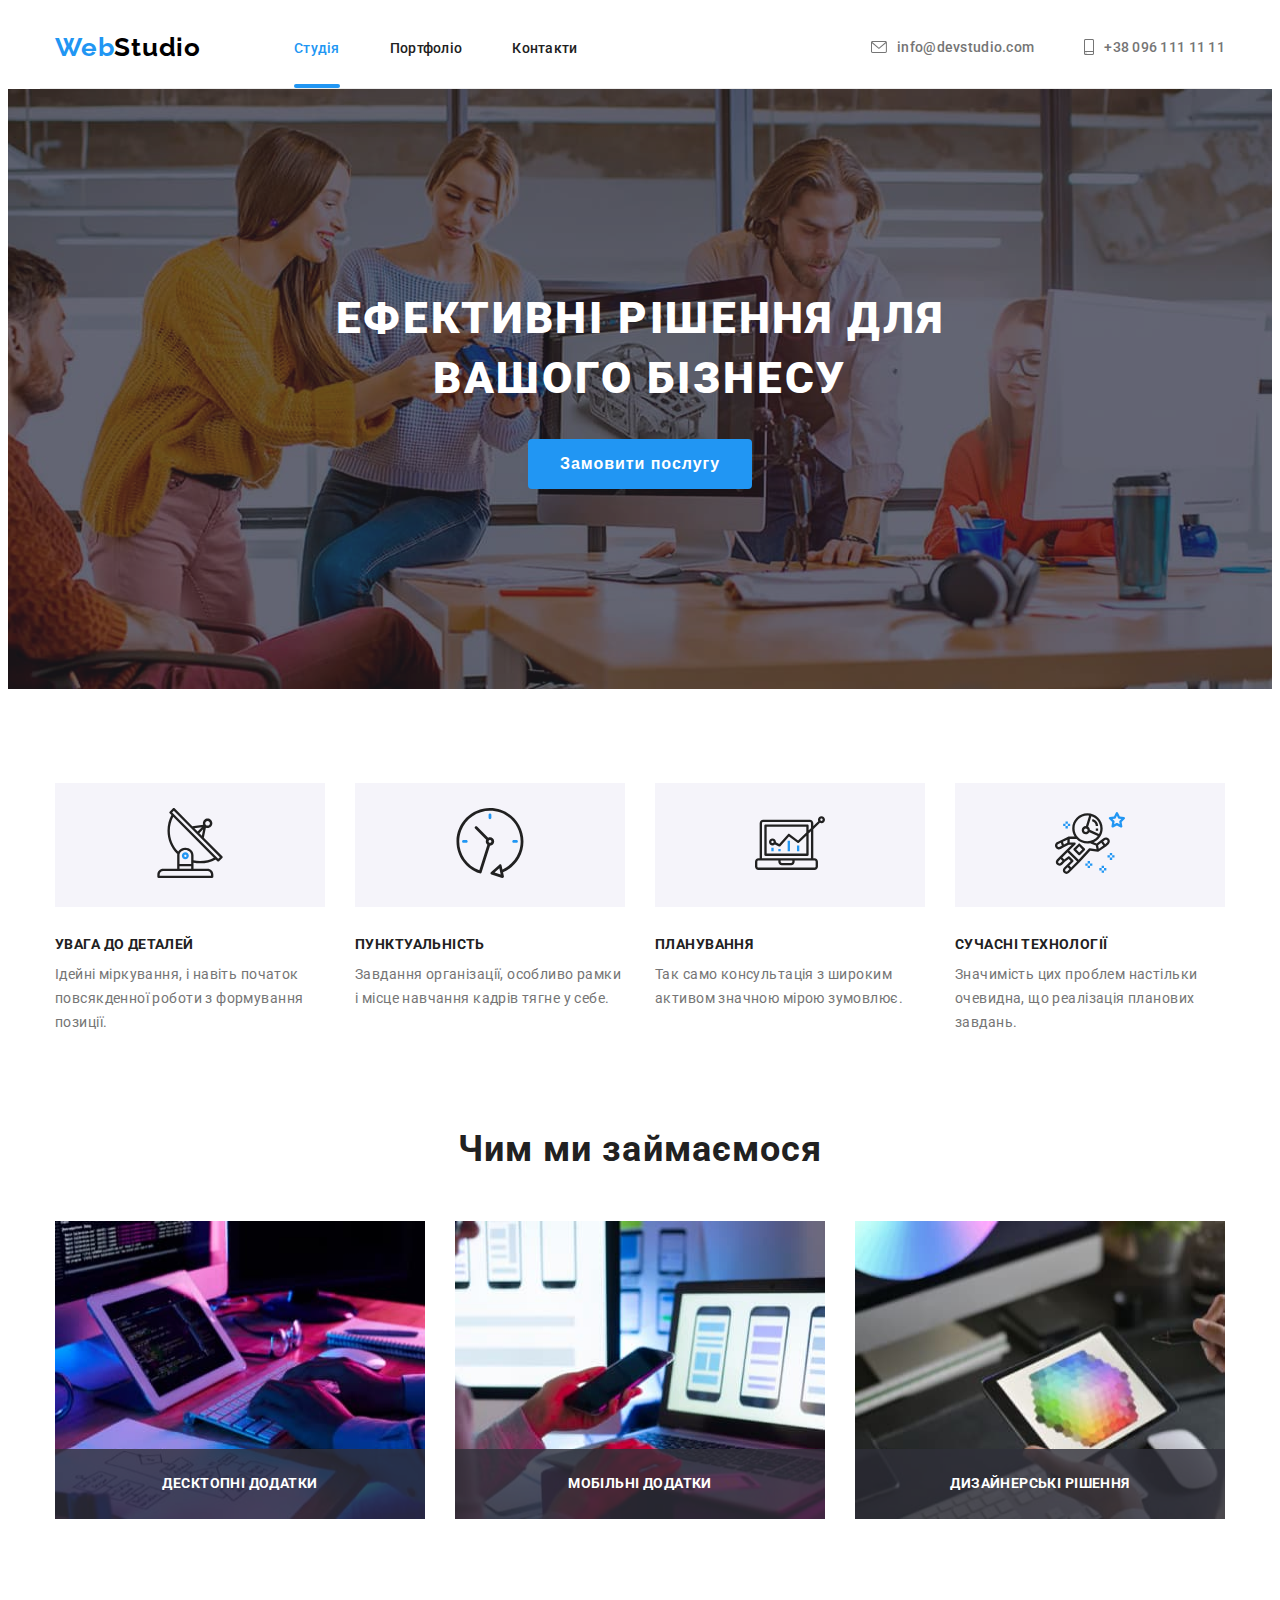
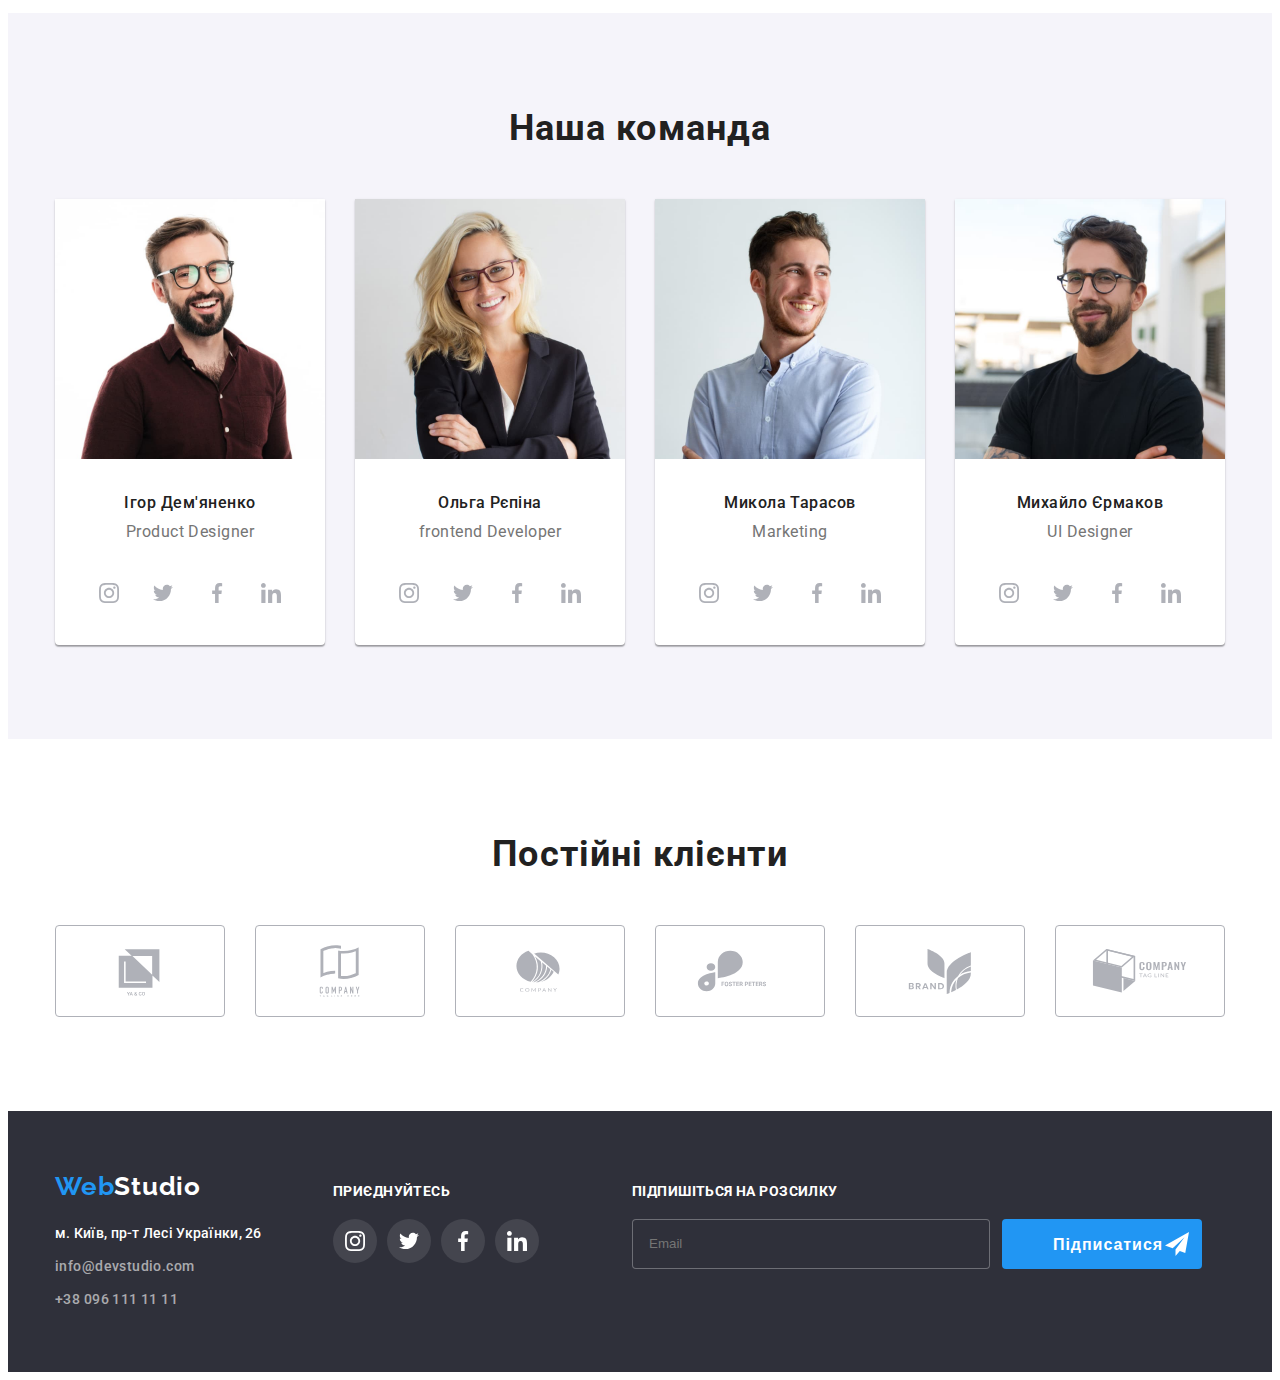
==== index.html @ 95e00efe "First pushing" ====
<!DOCTYPE html>
<html lang="uk">
<head>
    <meta charset="UTF-8">
    <meta http-equiv="X-UA-Compatible" content="IE=edge">
    <meta name="viewport" content="width=, initial-scale=1.0">
    <title>Document</title>
    <link rel="preconnect" href="https://fonts.googleapis.com">
    <link rel="preconnect" href="https://fonts.gstatic.com" crossorigin>
    <link href="https://fonts.googleapis.com/css2?family=Raleway:wght@700&family=Roboto:wght@400;500;700;900&display=swap" rel="stylesheet">  
    <link rel="stylesheet" href="https://cdnjs.cloudflare.com/ajax/libs/modern-normalize/1.1.0/modern-normalize.min.css" integrity="sha512-wpPYUAdjBVSE4KJnH1VR1HeZfpl1ub8YT/NKx4PuQ5NmX2tKuGu6U/JRp5y+Y8XG2tV+wKQpNHVUX03MfMFn9Q==" crossorigin="anonymous" referrerpolicy="no-referrer" />
    <link rel="stylesheet" href="./css/styles.css"> 
</head>
<body>
    <header>        
        <!-- main menu  --> 
        <div class="container header">       
            <!-- logo -->           
            <a href="./index.html" class="logo"> <span class="logo-accent">Web</span>Studio </a>
            <!-- navigation -->
            <nav class="nav">                
                <ul class="nav-list">                  
                    <li class="nav-list-li">
                        <a class="nav-item current" href="./index.html">Студія</a>
                    </li>
                    <li class="nav-list-li"><a  class="nav-item" href="./portfolio.html">Портфоліо</a></li>
                    <li class="nav-list-li"><a  class="nav-item" href="/contact">Контакти</a></li>        
                </ul>
            </nav>
            <!-- contacts -->
            <div class="contacts">
                <a href="mailto:info@devstudio.com" class="contact-link">
                    <div class="contact-icon">
                        <svg class="icon" width="16" height="12">                        
                            <use xlink:href="./images/icons.svg#icon-envelope"></use>       
                        </svg>                    
                        <span>info@devstudio.com</span>
                    </div>
                </a>  
                <a href="tel:+380961111111" class="contact-link">
                    <div class="contact-icon">
                        <svg class="icon" width="10" height="16">                        
                            <use xlink:href="./images/icons.svg#icon-smartphone"></use>     
                        </svg>                    
                        <span>+38 096 111 11 11</span>
                    </div>                                        
                </a>
            </div> 
        </div>          
    </header>                                              
    <main>                
        <!-- big header -->
        <section class="section hero">  
            <div class="container">           
                <h1 class="big-header">
                    Ефективні рішення для <br>вашого бізнесу
                </h1>
                <button type="button" class="button-accent" data-modal-open>
                    Замовити послугу
                </button> 
            </div>         
        </section>       
        <!-- features name-->
        <section class="section">
            <div class="container">           
                <ul class="list-features">                                      
                    <li class="list-features-li">
                        <div class="features-icon-container">
                            <svg class="icon" width="70" height="70">                      
                                <use xlink:href="./images/icons.svg#icon-antenna1"></use>  
                            </svg> 
                        </div>
                        <h3 class="list-features-name">УВАГА ДО ДЕТАЛЕЙ</h3>
                        <p class="list-features-text">Ідейні міркування, і навіть початок повсякденної роботи з формування позиції.</p>
                   </li>                                                                                    
                    <li class="list-features-li">
                        <div class="features-icon-container">
                            <svg class="icon" width="70" height="70">                    
                                <use xlink:href="./images/icons.svg#icon-clock2"></use>  
                            </svg> 
                        </div> 
                        <h3 class="list-features-name">ПУНКТУАЛЬНІСТЬ</h3>
                        <p class="list-features-text">Завдання організації, особливо рамки і місце навчання кадрів тягне у себе.</p>
                    </li>                 
                    <li class="list-features-li">
                        <div class="features-icon-container">
                            <svg class="icon" width="70" height="70">                    
                                <use xlink:href="./images/icons.svg#icon-diagram3"></use>
                            </svg> 
                        </div> 

                        <h3 class="list-features-name">ПЛАНУВАННЯ</h3>
                        <p class="list-features-text">Так само консультація з широким активом значною мірою зумовлює.</p>
                    </li>
                    <li class="list-features-li">
                        <div class="features-icon-container">
                            <svg class="icon" width="70" height="70">                      
                                <use xlink:href="./images/icons.svg#icon-astronaut4"></use>
                            </svg> 
                        </div> 
                        <h3 class="list-features-name">СУЧАСНІ ТЕХНОЛОГІЇ</h3>
                        <p class="list-features-text">Значимість цих проблем настільки очевидна, що реалізація планових завдань.</p>
                    </li>                                                                                                                                       
                 </ul> 
            </div>  
        </section>
        <!-- what we do -->
        <section class="section what-do">
            <div class="container"> 
                <h2 class="section-header">
                    Чим ми займаємося
                </h2>
                <!-- list photo what we do -->
                <ul class="list-do">
                    <li class="list-do-item">
                        <img class="list-do-img" src="images/work_computer.jpg" alt="человек за компьютером" width="370"> 
                        <div class="list-do-desc-container">
                            <p class="list-do-desc">Десктопні додатки</p>
                        </div>
                    </li> 
                    <li class="list-do-item">
                        <img class="list-do-img" src="images/tel_and_comp.jpg" alt="человек с телефоном у компьютера" width="370">  
                        <div class="list-do-desc-container">
                            <p class="list-do-desc">Мобільні додатки</p>
                        </div>
                    </li>            
                    <li class="list-do-item">
                        <img class="list-do-img" src="images/stylus.jpg" alt="человек со стилусом" width="370">
                        <div class="list-do-desc-container">
                            <p class="list-do-desc">Дизайнерські рішення</p>
                        </div>
                    </li>                 
                </ul>
            </div>
        </section>        
        <!-- our team -->
        <section class="section team">
            <div class="container"> 
                <h2 class="section-header">
                    Наша команда
                </h2>            
                <ul class="list-team">                   
                    <li class="list-team-item"> 
                        <img class="img-team" src="images/product_designer.jpg" alt="продакт дизайнер" width="270">                    
                        <h3 class="list-team-name">Ігор Дем'яненко</h3>
                        <p class="list-team-position" lang="en">Product Designer</p>
                        <ul class="social-links">                        
                            <li class="social-icon-container">
                                <a class="social-ref" href="#" target="_blank"  rel="noopener noreferrer">
                                    <svg class="icon ref" width="20" height="20">                        
                                        <use xlink:href="./images/icons.svg#icon-instagram"></use>    
                                    </svg> 
                                </a>
                            </li>
                            <li class="social-icon-container">
                                <a class="social-ref" href="#" target="_blank"  rel="noopener noreferrer">
                                    <svg class="icon ref" width="20" height="20">                        
                                        <use xlink:href="./images/icons.svg#icon-twitter"></use>    
                                    </svg> 
                                </a>
                            </li>
                            <li class="social-icon-container">
                                <a class="social-ref" href="#" target="_blank"  rel="noopener noreferrer">
                                    <svg class="icon ref" width="20" height="20">                   
                                        <use xlink:href="./images/icons.svg#icon-facebook"></use>
                                    </svg>
                                </a> 
                            </li>
                            <li class="social-icon-container">
                                <a class="social-ref" href="#" target="_blank"  rel="noopener noreferrer">
                                    <svg class="icon ref" width="20" height="20">                   
                                        <use xlink:href="./images/icons.svg#icon-linkedin"></use>
                                    </svg> 
                                </a>
                            </li>       
                        </ul>                       
                    </li>                                           
                    <li class="list-team-item">
                         <img class="img-team" src="images/frontend_developer.jpg" alt="фронтенд-розробник" width="270">
                         <h3 class="list-team-name">Ольга Рєпіна</h3>
                         <p class="list-team-position" lang="en">frontend Developer</p> 
                         <ul class="social-links">                        
                            <li class="social-icon-container">
                                <a class="social-ref" href="#" target="_blank"  rel="noopener noreferrer">
                                    <svg class="icon ref" width="20" height="20">                        
                                        <use xlink:href="./images/icons.svg#icon-instagram"></use>    
                                    </svg> 
                                </a>
                            </li>
                            <li class="social-icon-container">
                                <a class="social-ref" href="#" target="_blank"  rel="noopener noreferrer">
                                    <svg class="icon ref" width="20" height="20">                        
                                        <use xlink:href="./images/icons.svg#icon-twitter"></use>    
                                    </svg> 
                                </a>
                            </li>
                            <li class="social-icon-container">
                                <a class="social-ref" href="#" target="_blank"  rel="noopener noreferrer">
                                    <svg class="icon ref" width="20" height="20">                   
                                        <use xlink:href="./images/icons.svg#icon-facebook"></use>
                                    </svg>
                                </a> 
                            </li>
                            <li class="social-icon-container">
                                <a class="social-ref" href="#" target="_blank"  rel="noopener noreferrer">
                                    <svg class="icon ref" width="20" height="20">                   
                                        <use xlink:href="./images/icons.svg#icon-linkedin"></use>
                                    </svg> 
                                </a>
                            </li> 
                         </ul>      
                     </li>                  
                    <li class="list-team-item">                     
                        <img class="img-team" src="images/marketing.jpg" alt="маркетолог" width="270">    
                        <h3 class="list-team-name">Микола Тарасов</h3>
                        <p class="list-team-position" lang="en">Marketing</p> 
                        <ul class="social-links">                        
                            <li class="social-icon-container">
                                <a class="social-ref" href="#" target="_blank"  rel="noopener noreferrer">
                                    <svg class="icon ref" width="20" height="20">                        
                                        <use xlink:href="./images/icons.svg#icon-instagram"></use>    
                                    </svg> 
                                </a>
                            </li>
                            <li class="social-icon-container">
                                <a class="social-ref" href="#" target="_blank"  rel="noopener noreferrer">
                                    <svg class="icon ref" width="20" height="20">                        
                                        <use xlink:href="./images/icons.svg#icon-twitter"></use>    
                                    </svg> 
                                </a>
                            </li>
                            <li class="social-icon-container">
                                <a class="social-ref" href="#" target="_blank"  rel="noopener noreferrer">
                                    <svg class="icon ref" width="20" height="20">                   
                                        <use xlink:href="./images/icons.svg#icon-facebook"></use>
                                    </svg>
                                </a> 
                            </li>
                            <li class="social-icon-container">
                                <a class="social-ref" href="#" target="_blank"  rel="noopener noreferrer">
                                    <svg class="icon ref" width="20" height="20">                   
                                        <use xlink:href="./images/icons.svg#icon-linkedin"></use>
                                    </svg> 
                                </a>
                            </li>       
                        </ul>    
                    </li>
                       
                    <li class="list-team-item"> 
                       <img class="img-team" src="images/UI_Designer.jpg" alt="дизайнер інтерфейсу користувачів" width="270">       
                        <h3 class="list-team-name">Михайло Єрмаков</h3>
                        <p class="list-team-position" lang="en">UI Designer</p>  
                        <ul class="social-links">                        
                            <li class="social-icon-container">
                                <a class="social-ref" href="#" target="_blank"  rel="noopener noreferrer">
                                    <svg class="icon ref" width="20" height="20">                        
                                        <use xlink:href="./images/icons.svg#icon-instagram"></use>    
                                    </svg> 
                                </a>
                            </li>
                            <li class="social-icon-container">
                                <a class="social-ref" href="#" target="_blank"  rel="noopener noreferrer">
                                    <svg class="icon ref" width="20" height="20">                        
                                        <use xlink:href="./images/icons.svg#icon-twitter"></use>    
                                    </svg> 
                                </a>
                            </li>
                            <li class="social-icon-container">
                                <a class="social-ref" href="#" target="_blank"  rel="noopener noreferrer">
                                    <svg class="icon ref" width="20" height="20">                   
                                        <use xlink:href="./images/icons.svg#icon-facebook"></use>
                                    </svg>
                                </a> 
                            </li>
                            <li class="social-icon-container">
                                <a class="social-ref" href="#" target="_blank"  rel="noopener noreferrer">
                                    <svg class="icon ref" width="20" height="20">                   
                                        <use xlink:href="./images/icons.svg#icon-linkedin"></use>
                                    </svg> 
                                </a>
                            </li>       
                        </ul>                                                                  
                    </li> 
                </ul> 
            </div>   
        </section> 
        <!--clients-->   
        <section class="section">
            <div class="container"> 
                <h2 class="section-header">Постійні клієнти</h2>
                <div class="client-icons">
                    <a class="client-icon-ref" href="#" target="_blank"  rel="noopener noreferrer">
                        <div class="client-icon-container">
                            <svg class="icon icon-client" width="106" height="60">                
                                <use xlink:href="./images/icons.svg#icon-client1"></use>
                            </svg> 
                        </div> 
                     </a>
                     <a class="client-icon-ref" href="#" target="_blank"  rel="noopener noreferrer">
                        <div class="client-icon-container">
                            <svg class="icon icon-client" width="106" height="60">                 
                                <use xlink:href="./images/icons.svg#icon-client2"></use>
                            </svg> 
                        </div> 
                     </a> 
                     <a class="client-icon-ref" href="#" target="_blank"  rel="noopener noreferrer">
                        <div class="client-icon-container">
                            <svg class="icon icon-client" width="106" height="60">                
                                <use xlink:href="./images/icons.svg#icon-client3"></use>
                            </svg> 
                        </div> 
                     </a>                                   
                     <a class="client-icon-ref" href="#" target="_blank"  rel="noopener noreferrer">
                        <div class="client-icon-container">
                            <svg class="icon icon-client" width="106" height="60">                
                             <use xlink:href="./images/icons.svg#icon-client4"></use>
                            </svg> 
                        </div> 
                     </a>  
                     <a class="client-icon-ref" href="#" target="_blank"  rel="noopener noreferrer">
                        <div class="client-icon-container">
                            <svg class="icon icon-client" width="106" height="60">                
                                <use xlink:href="./images/icons.svg#icon-client5"></use>
                            </svg> 
                        </div> 
                     </a>                                   
                     <a class="client-icon-ref" href="#" target="_blank"  rel="noopener noreferrer">
                        <div class="client-icon-container">
                            <svg class="icon icon-client" width="106" height="60">                
                                 <use xlink:href="./images/icons.svg#icon-client6"></use>
                            </svg> 
                        </div> 
                     </a>                                                                                                      
                </div>     
             </div>
        </section>    
    </main>
     <footer class="bg-footer">
        <div class="container footer"> 
            <div class="address-container">      
                <a href="./index.html" class="logo logo-color-change"> <span class="logo-accent">Web</span>Studio </a>             
                <address>
                    <ul class="address-footer">
                        <li class="address-footer-li">  <a href="https://www.google.com.ua/maps/place/%D0%B1%D1%83%D0%BB.+%D0%9B%D0%B5%D1%81%D0%B8+%D0%A3%D0%BA%D1%80%D0%B0%D0%B8%D0%BD%D0%BA%D0%B8,+26,+%D0%9A%D0%B8%D0%B5%D0%B2,+02000/@50.4265841,30.5361971,17z/data=!3m1!4b1!4m5!3m4!1s0x40d4cf0e033ecbe9:0x57a4dffefec77da0!8m2!3d50.4265807!4d30.5383858?hl=ru" target="_blank"  rel="noopener noreferrer" class="contact-link post-address">м. Київ, пр-т Лесі Українки, 26</a> </li>         
                        <li class="address-footer-li">  <a href="mailto:info@devstudio.com" class="contact-link link-footer">info@devstudio.com</a> </li>
                        <li class="address-footer-li">  <a href="tel:+380961111111" class="contact-link link-footer">+38 096 111 11 11</a>  </li>
                    </ul>                                     
                </address>
            </div>
            <div class="social-links-container">
                <p class="social-links-text">ПРИЄДНУЙТЕСЬ</p>
                <ul class="social-links list-footer">                        
                    <li class="social-icon-container">
                        <a class="social-ref footer" href="#" target="_blank"  rel="noopener noreferrer">
                            <svg class="icon ref footer" width="20" height="20">                        
                                <use xlink:href="./images/icons.svg#icon-instagram"></use>    
                            </svg> 
                        </a>
                    </li>
                    <li class="social-icon-container">
                        <a class="social-ref footer" href="#" target="_blank"  rel="noopener noreferrer">
                            <svg class="icon ref footer" width="20" height="20">                        
                                <use xlink:href="./images/icons.svg#icon-twitter"></use>    
                            </svg> 
                        </a>
                    </li>
                    <li class="social-icon-container">
                        <a class="social-ref footer" href="#" target="_blank"  rel="noopener noreferrer">
                            <svg class="icon ref footer" width="20" height="20">                   
                                <use xlink:href="./images/icons.svg#icon-facebook"></use>
                            </svg>
                        </a> 
                    </li>
                    <li class="social-icon-container">
                        <a class="social-ref footer" href="#" target="_blank"  rel="noopener noreferrer">
                            <svg class="icon ref footer" width="20" height="20">                   
                                <use xlink:href="./images/icons.svg#icon-linkedin"></use>
                            </svg> 
                        </a>
                    </li>       
                </ul>
            </div> 
            <form class="form-subscription">                 
                <p class="form-subscription-caption">Підпишіться на розсилку</p>   
                <div class="form-fields">                                        
                    <input class="form-input subscription" type="email" name="email" id="email" placeholder="Email">  
                    <div class="button-container">
                        <button type="submit" class="button-subscription">Підписатися</button>
                      <!--   <svg class="icon-submit" width="24" height="24">       -->     
                      <!--       <use href="./images/close-black.svg"></use> -->
                      <!--   </svg>        -->
                    </div>
                </div>                       
            </form>           
        </div>        
    </footer> 
        <!-- back drop -->
    <div class="backdrop is-hidden" data-modal>
        <div class="modal">
            <form class="form-order"> 
                <button type="button" class="button-close" data-modal-close></button>
                <p class="form-caption">Залиште свої дані, ми вам передзвонимо</p>   
                <div class="form-elements">                                                
                    <label class="form-label" for="name">Ім'я                        
                        <input class="form-input" type="text" name="name" id="name" autofocus> 
                        <svg class="icon-input" width="18" height="18"> 
                            <use xlink:href="./images/icons.svg#icon-person-black"></use>                       
                        </svg>                         
                    </label>

                    <label class="form-label" for="phone">Телефон                        
                        <input class="form-input" type="tel" name="phone" id="phone">
                        <svg class="icon-input" width="18" height="18"> 
                            <use xlink:href="./images/icons.svg#icon-phone-black"></use>   
                        </svg>                         
                    </label>

                    <label class="form-label" for="mail">Пошта                        
                        <input class="form-input" type="email" name="mail" id="mail"> 
                        <svg class="icon-input" width="18" height="18"> 
                            <use xlink:href="./images/icons.svg#icon-email-black"></use> 
                        </svg>                        
                    </label>

                    <label class="form-label" for="comment">Коментар
                        <textarea class="form-input form-comment" name="comment" id="comment" placeholder="Введіть текст"> </textarea> 
                    </label>                   
                </div> 
                <div class="check-agreement-container">                     
                    <label class="form-label form-agreement" for="form-check-agreement">
                        <input class="checkbox-agreement" type="checkbox" name="form-check-agreement" id="form-check-agreement">                       
                        <span class="icon-check"> </span>                             
                        <span class="checkbox-agreement-text">Погоджуюся з розсилкою та приймаю </span> <a class="form-agreement-ref" href="#">Умови договору</a> 
                    </label>                
                </div>               
                <button type="submit" class="button-send button-accent">Відправити</button>            
            </form>
        </div>        
    </div>
    <script src="./js/modal.js"></script>  
</body>
</html>
---- css/styles.css ----
/* !!!!!!!!!!!! COMMON STYLES !!!!!!!!!!!!!!*/
:root{ 
    --primary-text-color: #212121;    
    --secondary-text-color: #757575;
    --accent-text-color1: #ffffff;
    --accent-text-color2: #2196F3;  
    --bg-color: #2F303A;
    --contact-color-footer: rgba(255,255,255,0.6);
    --logo-color-text: #000000; 
    --logo-border: #ECECEC;
    --project-card-border:  #EEEEEE;
    --bg-btn: #F5F4FA; 
    --bg-team:  #F5F4FA; 
    --bg-icon-features:  #F5F4FA;
}

html {
    box-sizing: border-box;
  }
*,
*::before,
*::after {
  box-sizing: inherit;
}

h1,
h2,
h3,
p,
ul,
li
{
    padding: 0;
    margin: 0;
}
svg
{
	fill: currentColor; 
}



body{ 
    font-family: Roboto, sans-serif;    
}
/* header (common)*/

.container{  
    max-width: 1200px;
    padding-left: 15px;
    padding-right: 15px;
    margin-left: auto;
    margin-right: auto;
}  
.container.header{ 
    /* position: relative;   */
    display: flex;
    padding-top: 24px; 
    padding-bottom: 25px;
    align-items: center;
    justify-content: center;
}  
.header{
    border-bottom: 1px solid var(--logo-border);   
}
.logo-accent{
    color: var(--accent-text-color2);
}
.logo{   
   margin-right: 93px; 

    color: var(--logo-color-text);
    font-family: Raleway, sans-serif;
    font-style: 400;
    font-weight: 700;
    font-size: 26px;
    line-height: 1.19;
    letter-spacing: 0.03em;        
}

.nav-list{
    display: flex; 
    /* position: absolute;       */
}
.nav-list,.address-footer,.social-links{
    list-style-type: none;
}
.nav-item{   
    color: var(--primary-text-color);
    
    font-size: 14px;
    font-weight: 500;
    line-height: 1.14;
    letter-spacing: 0.02em;
    text-align: left; 
    transition: color 250ms cubic-bezier(0.4, 0, 0.2, 1); 
}
.nav-list-li{

}

.nav-list-li:not(:last-child){
    margin-right: 50px;
}
.nav-item:hover,
.nav-item:focus{
    color: var(--accent-text-color2);    
}
.nav-item.current{  
    position: relative;  
    color: var(--accent-text-color2);       
}

.nav-item.current::after{    
    content: "";    
    position: absolute;  
    top: 100%; 
    left: 0;    
    width: 100%;  
    height: 4px;    
    margin-top: 28px;
    border-radius: 2px; 
    background-color: var(--accent-text-color2);
} 
.logo,.nav-item,.contact-link{
    text-decoration: none;
}
.contacts{
    display: flex;
    margin-left: auto;
}
.contact-icon{
    display: flex;
    gap: 10px;
    align-items: center;
    justify-content: center;     
}
.contact-link:not(:last-child){
    margin-right: 50px;      
   
 }
 
 .icon{
    object-fit:  cover;
    object-position: center; 
    transition: fill 250ms cubic-bezier(0.4, 0, 0.2, 1);   
 }
 
   
 .icon:hover,
 .icon:focus{
    /* fill: var(--accent-text-color2);   */              
 }
 .icon-client,
 .icon.ref
 { 
    fill: #afb1b8; 
  }

 .icon.ref.footer
{
   fill: var(--accent-text-color1); 
 }
.icon.ref:hover,
 .icon.ref:focus{
   fill: var(--accent-text-color1);  
}
.social-ref{
    display: flex;
    align-items: center;
    justify-content: center;  
    width: 44px; 
    height: 44px;
    border-radius: 50%;
    background-color: var(--accent-text-color1);
    transition: color 250ms cubic-bezier(0.4, 0, 0.2, 1),
    background-color 250ms cubic-bezier(0.4, 0, 0.2, 1); 
}
.social-ref.footer{    
    background-color:rgba(255, 255, 255, 0.1);    
}
.social-ref:hover,
.social-ref:focus{       
    background-color: var(--accent-text-color2);   
}
.social-ref:hover svg, 
.social-ref:focus svg{   
    color: var(--accent-text-color1);     
    fill: currentColor;   
} 
   
.contact-link{      


   color: var(--secondary-text-color);   
    font-size: 14px;
    font-weight: 500;
    line-height: 1.71;
    letter-spacing: 0.02em;
    text-align: left; 
    transition: color 250ms cubic-bezier(0.4, 0, 0.2, 1);      
}
.contact-link:hover,
.contact-link:focus,
.contact-link.link-footer:hover,
.contact-link.link-footer:focus,
.contact-link.post-address:hover,
.contact-link.post-address:focus{
    color: var(--accent-text-color2);         
 }

/* main (common)*/

/* footer (common)*/
.container.footer{  
    display: flex; 
    /* align-items: center;        */
}  
.address-container{
    display: block;
    width: 208px;
}
.social-links.list-footer{
    justify-content: start;
    margin: 20px 0 0 0;    
}
.social-links-container{ 
    display: block;  
    margin-left: 70px;     
} 
.social-links-text{    
    margin-top: 12px;

    color: var(--accent-text-color1);   
    font-size: 14px;
    font-weight: 700;
    line-height: 16px;
    letter-spacing: 0.03em;
    text-align: left;
}
.bg-footer{
    background: var(--bg-color);
    padding-top: 60px;
    padding-bottom: 60px;
}
.logo-color-change{
    display: inline-block;   
    margin-bottom: 20px;

    color: var(--accent-text-color1);
}
.address-footer{ 
    width: 231px;
    font-style: 400;
    font-weight: 700;
    font-size: 14px;
    line-height: 1.7142;
    letter-spacing: 0.03em;          
}
.address-footer-li{
    font-style: normal;
}
.address-footer-li:not(:last-child){
    margin-bottom: 9px;
}
.contact-link.link-footer{        
    color: var(--contact-color-footer); 
    letter-spacing: 0.03em;       
}
.contact-link.post-address{
    color: var(--accent-text-color1);   
}
.form-subscription{ 
  /* margin-top: 12px; */ 
  margin-left: 93px;  
}
.form-fields{
    display: flex;
    gap: 12px;
}
.form-subscription-caption{ 
    margin-top: 12px;  
    margin-bottom: 20px;     
    font-size: 14px;
    font-weight: 700;
    line-height: 1.142;
    letter-spacing: 0.03em; 
    text-align: left; 
    text-transform: uppercase; 
    color: var(--accent-text-color1);
}
.form-input.subscription{ 
    padding-left: 16px;
    width: 358px;
    height: 50px;
    background-color: var(--bg-color);
    color: #FFFFFF99;
    border: 1px solid rgba(255, 255, 255, 0.3);
    filter: drop-shadow(0px 4px 4px 0px rgba(0, 0, 0, 0.15));
  }
.button-container{ 
    position: relative;    
    display: flex;
    align-items: center;
    justify-content: center;     
    width: 200px;
    height: 50px;
    align-items: center;      
    color: var(--accent-text-color1);
    background-color: var(--accent-text-color2);  
    border-radius: 4px;
 }
.button-subscription{      
    display: block;
    width: 110px;  
    height: 30px;      
   
    color: var(--accent-text-color1);
    background-color: var(--accent-text-color2);
    font-size: 16px;
    font-weight: 700;
    line-height: 1.88;
    letter-spacing: 0.06em;
    text-align: center;
    cursor: pointer;   
    border: none; 
}
.button-subscription::after{
    position: absolute;
    right: 13px;  
    bottom: 13px;
    content: "";
    width: 24px;
    height: 24px;    
    background-image: url('../images/icon-send.svg');    
    background-position: center;
    background-size: contain;
    background-repeat: no-repeat;
}
.icon-submit{  
    position: absolute; 
    object-fit: cover;
    object-position: center;
    fill: var(--accent-text-color1); 
    right: 12px;  
    z-index: 100; 
}
  
/* !!!!!!!!!!!! INDEX.HTML !!!!!!!!!!!!!!*/
/* main (index)*/
.section{
    padding-top:  94px;
    padding-bottom:  94px;  
}
.section.hero{ 
    margin: 0 auto;

    background-color: rgba(47, 48, 58, 0.4); 
    background-image:url(../images/overlay.png), url(../images/hero.jpg);
    background-size: cover;  
    background-repeat: no-repeat;
    background-position: center;    
    padding-top: 200px;
    padding-bottom: 200px;
    max-width: 1600px;     
}
.big-header{  
    display: block;     
    margin-bottom: 30px;
    justify-content: center;        
 
    color: var(--accent-text-color1);
    font-weight: 900;
    font-size: 44px;    
    line-height: 1.36;
    letter-spacing: 0.06em;
   text-align: center; 
    text-transform: uppercase;  
    }
.button-accent {
    display: block;
    margin-left: auto;
    margin-right: auto;
    min-width: 216px;
    padding: 10px 32px;
   
    border: none;
    color: var(--accent-text-color1); 
    background-color: var(--accent-text-color2);  
    font-size: 16px;
    font-weight: 700;
    line-height: 1.88;
    letter-spacing: 0.06em;
    text-align: center;
    cursor: pointer; 
    border-radius: 4px;
}
.features-icon-container{
    padding: 25px 100px;
    margin-bottom: 30px;
    background: var(--bg-icon-features); 
}
.list-team{ 
    display: flex;  
} 
.list-features,.list-do,.list-team{
    list-style-type: none;
    display: flex;
    gap: 30px;
    flex-wrap: wrap;
}

 .list-features-li{ 
    width: 270px; 
 }
 .list-features-li:not(:last-child){
    width: 270px;     
 }
.list-features-name,.list-team-name{  
    color: var(--primary-text-color);
}
.list-features-name{        
    margin-bottom: 10px;
      
    font-size: 14px;
    font-weight: 700;   
    line-height: 1.14;
    letter-spacing: 0.03em;
    text-align: left;
}
.list-features-text,.list-team-position{
    color: var(--secondary-text-color);
}
.list-features-text{
    font-size: 14px;
    line-height: 1.71;
    letter-spacing: 0.03em;
    text-align: left;    
}
.section.what-do{
    padding-top: 0;
}
.section-header{ 
    margin-bottom: 50px;

    color: var(--primary-text-color);  
    font-size: 36px;
    font-weight: 700;
    line-height: 1.17;
    letter-spacing: 0.03em;
    text-align: center;    
}
.list-do-item{
    position: relative;   
}
.list-do-img{    
    height: 100%;
}
.list-do-item:not(:last-child){   
   /*  margin-right: 30px;  */   
}
.list-do-desc{ 
    font-size: 14px;
    font-weight: 700;
    line-height: 1.14;
    letter-spacing: 0.03em;
    text-transform: uppercase;
    text-align: center;
    color: var(--accent-text-color1);
}
.list-do-desc-container{
    display: flex;
    align-items: center;
    justify-content: center;
    padding: 27px 0;
    position: absolute;    
    width: 100%;
    bottom: 0;
    /* z-index: 1; */

    background: rgba(47, 48, 58, 0.8);
}
.team{ 
    background-color: var(--bg-team);
}
.social-links{
    display: flex;
    gap: 10px;
    align-items: center;
    justify-content: center;
    flex-wrap: wrap;
    margin: 30px 32px;    
}
.social-icon-container{
    width: 44px;
    height: 44px;
    border-radius: 50%;
}
.list-team-item{
   background-color: var(--accent-text-color1);  
   box-shadow:  0px 1px 3px rgba(0, 0, 0, 0.12), 
   0px 1px 1px rgba(0, 0, 0, 0.14), 
   0px 2px 1px rgba(0, 0, 0, 0.2);
  
   border-radius: 0px 0px 4px 4px;
}
.list-team-item:not(:last-child){   
   /*  margin-right: 30px;  */   
}
.img-team{
    margin-bottom: 30px; 
}
.list-team-name{  
    margin-bottom: 10px;   
    
    font-size: 16px;
    font-weight: 500;
    line-height: 1.19;
    letter-spacing: 0.03em;
    text-align: center; 

}
.list-team-position{ 
    margin-bottom: 30px;

    font-size: 16px;
    line-height: 1.19;
    letter-spacing: 0.03em;
    text-align: center; 
}
.clients-header{
  
  
}
.client-icons{
    display: flex;
    gap: 30px;
    flex-wrap: wrap;
}
.client-icon-ref{
     display: flex;
    align-content: center;
    justify-content: center;
    width: 170px;
    height: 92px;
    padding: 16px 32px; 
    border: 1px solid rgba(175, 177, 184, 1);   
    border-radius: 4px; 
    color: var(--accent-text-color2);   
}
.client-icon-container{
    display: flex;
    align-content: center;
    justify-content: center;
    width: 106px;
    height: 60px;  
}
.client-icon-ref:hover,
.client-icon-ref:focus{     
    border: 1px solid var(--accent-text-color2);   
}
.client-icon-ref:hover svg,
.client-icon-ref:focus svg{     
    color: (--accent-text-color2);  
    fill: currentColor; 
}

.backdrop{
    position: fixed;  
    top: 0; 
    left: 0;   
    width: 100%;
    height: 100%;
    background-color: rgba(0, 0, 0, 0.2); 
    
    transition:  translate 250ms cubic-bezier(0.4, 0, 0.2, 
    1),
    opacity 250ms cubic-bezier(0.4, 0, 0.2, 1);       
 
}
.modal{    
    position: absolute;  
    top: 50%; 
    left: 50%; 
    transform: translate(-50%,-50%);   
    padding: 8px; 
    min-width: 528px;
    min-height: 581px;
    background-color: var(--accent-text-color1); 
    box-shadow: 0px 2px 1px 0px rgba(0, 0, 0, 0.2),
    0px 1px 1px 0px rgba(0, 0, 0, 0.14),
    0px 1px 3px 0px rgba(0, 0, 0, 0.12);
    border-radius: 4px;      
}
.button-close{      
    position: absolute;
    top: 8px;
    right: 8px;     
    background-color: var(--accent-text-color1); 
    width: 30px;
    height: 30px; 
    border-radius: 50%;       
    border: 1px solid rgba(0, 0, 0, 0.1);
    cursor: pointer;         
    background-image: url(../images/closeblack.svg);
    background-repeat: no-repeat;      
    background-position: center;    
    transition: background-image 250ms cubic-bezier(0.4, 0, 0.2, 1);                   
}
.button-close:hover{  
    fill: var(--accent-text-color2);
    background-image: url(../images/closeblue.svg);
    background-repeat: no-repeat;      
    background-position: center;                
}  
.backdrop.is-hidden{
    opacity: 0;   
    pointer-events: none; 
}
.form-order{  
    padding: 40px;
}
.form-elements{
    display: block;
    width: 448px;
    height: 342px;
    margin-bottom: 20px;
}
.form-caption{
    margin-bottom: 12px;  
    font-size: 20px;
    font-weight: 700;
    line-height: 1.15;
    letter-spacing: 0.03em;
    text-align: left;
    color: rgba(33, 33, 33, 1);

}
.form-label{
    position: relative;    
    display: block;  
    font-size: 12px; 
    line-height: 1.67;
    letter-spacing: 0.01em;
    text-align: left;
    color: rgba(117, 117, 117, 1);   
}
.form-container{
    position: relative; 
    display: flex; 
}
.form-input{ 
    /* position: relative;   */
    display: block; 
    margin-bottom: 10px;
    padding-left: 42px;
    width: 100%;
    height: 40px;
    border: 1px solid rgba(33, 33, 33, 0.2);   
    border-radius: 4px;
    color: var(--primary-text-color);
    transition: outline 250ms cubic-bezier(0.4, 0, 0.2, 1);
}
.form-input:focus{
    outline: 1px solid var(--accent-text-color2);
 }
 .check-agreement-container{
    display: flex;
    align-items: center;
    justify-content: center;     
    gap: 9px;
    margin-bottom: 30px;
    margin-top: 20px; 
}
.checkbox-agreement{
    display: inline-block; 
    width: 16px;
    height: 15px;  
    text-align: left;     
}
.checkbox-agreement-text{
    display: block;
    margin-left: 8px;
}

.form-comment{  
    margin-bottom: 20px;  
    height: 120px; 
    width: 100%; 
    font-size: 12px;  
    line-height: 1.67;
    letter-spacing: 0.01em;
    text-align: left;     
    border: 1px solid rgba(122, 66, 66, 0.2);
    padding: 11px 16px 12px 16px;
    resize: none;
}
.form-comment:placeholder-shown{
    color: rgba(117, 117, 117, 0.5);   
}

.form-agreement{
    display: flex; 
    align-items: center;
    
    font-size: 14px;
    font-weight: 400;
    line-height: 1.714;
    letter-spacing: 0.03em;
  text-align: left;   
} 
.form-agreement-ref{  
    color: var(--accent-text-color2);
    margin-left: 5px;
}

.icon-input{
    position:absolute;   
    top: 30px; 
    left: 12px; 
    color: var(--primary-text-color);
      
}
.icon-check{
    position: absolute;
    display: inline-block;        
    width: 16px;
    height: 15px; 
    background-image: url(../images/vector1.svg);    
    background-position: center;
    background-size: cover;
    background-repeat: no-repeat;
    border: 2px solid var(--primary-text-color); 
    border-radius: 2px;
    margin-right: 8px; 
    transform: translate(50% 50%);
}
.checkbox-agreement:checked + .icon-check{
    border: 2px solid var(--accent-text-color2); 
    fill: var(--accent-text-color1);
    background-color: var(--accent-text-color2);
}
.form-input:focus{
    fill: var(--accent-text-color2); 
}
.form-input:focus + .icon-input{
    color: var(--accent-text-color2); 
}
.checkbox-agreement:checked + .icon-check{  
   /* background-color: var(--accent-text-color2);  */
    fill: var(--accent-text-color1);
   /* opacity: 1; */ 
}

/* !!!!!!!!!!!! PORTFOLIO.HTML !!!!!!!!!!!!!!*/
/* main (portfolio)*/
.project-types,.project-filter{
    list-style-type: none;
}
.project-filter{    
    display: flex; 
    justify-content: center;  

     margin-bottom: 34px; 

   text-decoration: none;
}
.project-types{
    display: flex;
    flex-wrap: wrap;  
    gap: 30px 30px; 
}
.card-description{   
     padding: 24px 20px;   
}
.project-types-li{     
    max-width: 370px;    

    border: 1px solid var(--project-card-border);
   /*  overflow: hidden;  */
    transition: box-shadow 250ms cubic-bezier(0.4, 0, 0.2, 1);  
}
.project-types-li:hover{ 
         
   box-shadow: 0px 1px 1px rgba(0, 0, 0, 0.12), 
   0px 4px 4px rgba(0, 0, 0, 0.06), 
   1px 4px 6px rgba(0, 0, 0, 0.16);
}
   
.project-types-li:nth-child(3n){ 
   /*  margin-right: -30px;   */
} 
.project-link{
    display: block; 

    
    text-decoration: none;
    color:  var(--primary-text-color);  
    
}
.project-link:hover .project-card-overlay,
.project-link:focus .project-card-overlay{
    top: 0;
    left: 0;
    width: 100%;
    height: 100%;    
    opacity: 1;
}   
.project-img-container{
    position: relative;
    overflow: hidden;   

}
.project-card-overlay{
    position:absolute;
    padding: 63px 24px;
    top: 100%; 
    left: 0;
    width: 100%;
    height: 100%;

    transition:  top 250ms cubic-bezier(0.4, 0, 0.2, 1),
    opacity 250ms cubic-bezier(0.4, 0, 0.2, 1);      
 

    background: rgba(33, 150, 243, 0.9);
    opacity: 0;
}
.project-types-li:hover .project-card-overlay{
    /* top: 0; */
    /* left: 0; */
    /* width: 100%; */
    /* height: 100% */;    
    /* opacity: 1; */
}   
.project-text-overlay{ 
    font-size: 18px;
    line-height: 1.55;
    letter-spacing: 0.03em;
    text-align: left; 
    color: var(--accent-text-color1);   
}
.button{ 
    display: flex;        
    padding: 6px 22px;
    margin-right: 8px; 

    background-color: var(--bg-btn);
    border: none;
    border-radius: 4px;
    cursor: pointer;   
    font-size: 16px;
    font-weight: 500;
    line-height: 1.625;
    letter-spacing: 0.03em; 
    justify-content: center;
    transition: color 250ms cubic-bezier(0.4, 0, 0.2, 1),
    background-color 250ms cubic-bezier(0.4, 0, 0.2, 1),
    box-shadow 250ms cubic-bezier(0.4, 0, 0.2, 1);  
          
}
/* button.spec{  */
/*     width: 120px;  */       
/* } */
.button:hover,
.button:focus{
    color: var(--accent-text-color1); 
    background-color: var(--accent-text-color2);
    box-shadow: 0px 3px 1px rgba(0, 0, 0, 0.1), 
    0px 1px 2px rgba(0, 0, 0, 0.08), 
    0px 2px 2px rgba(0, 0, 0, 0.12);   
}
.project-name{   
    font-size: 18px;
    font-weight: 700;
    line-height: 2;
    letter-spacing: 0.06em;    
}
.project-name{
    margin-bottom: 4px;
}

.project-type{ 
   /*  margin: 0; */
   /*  margin-bottom: 20px; */

    font-size: 16px;
    font-weight: 400;
    line-height: 1.88;
    letter-spacing: 0.03em;   
}
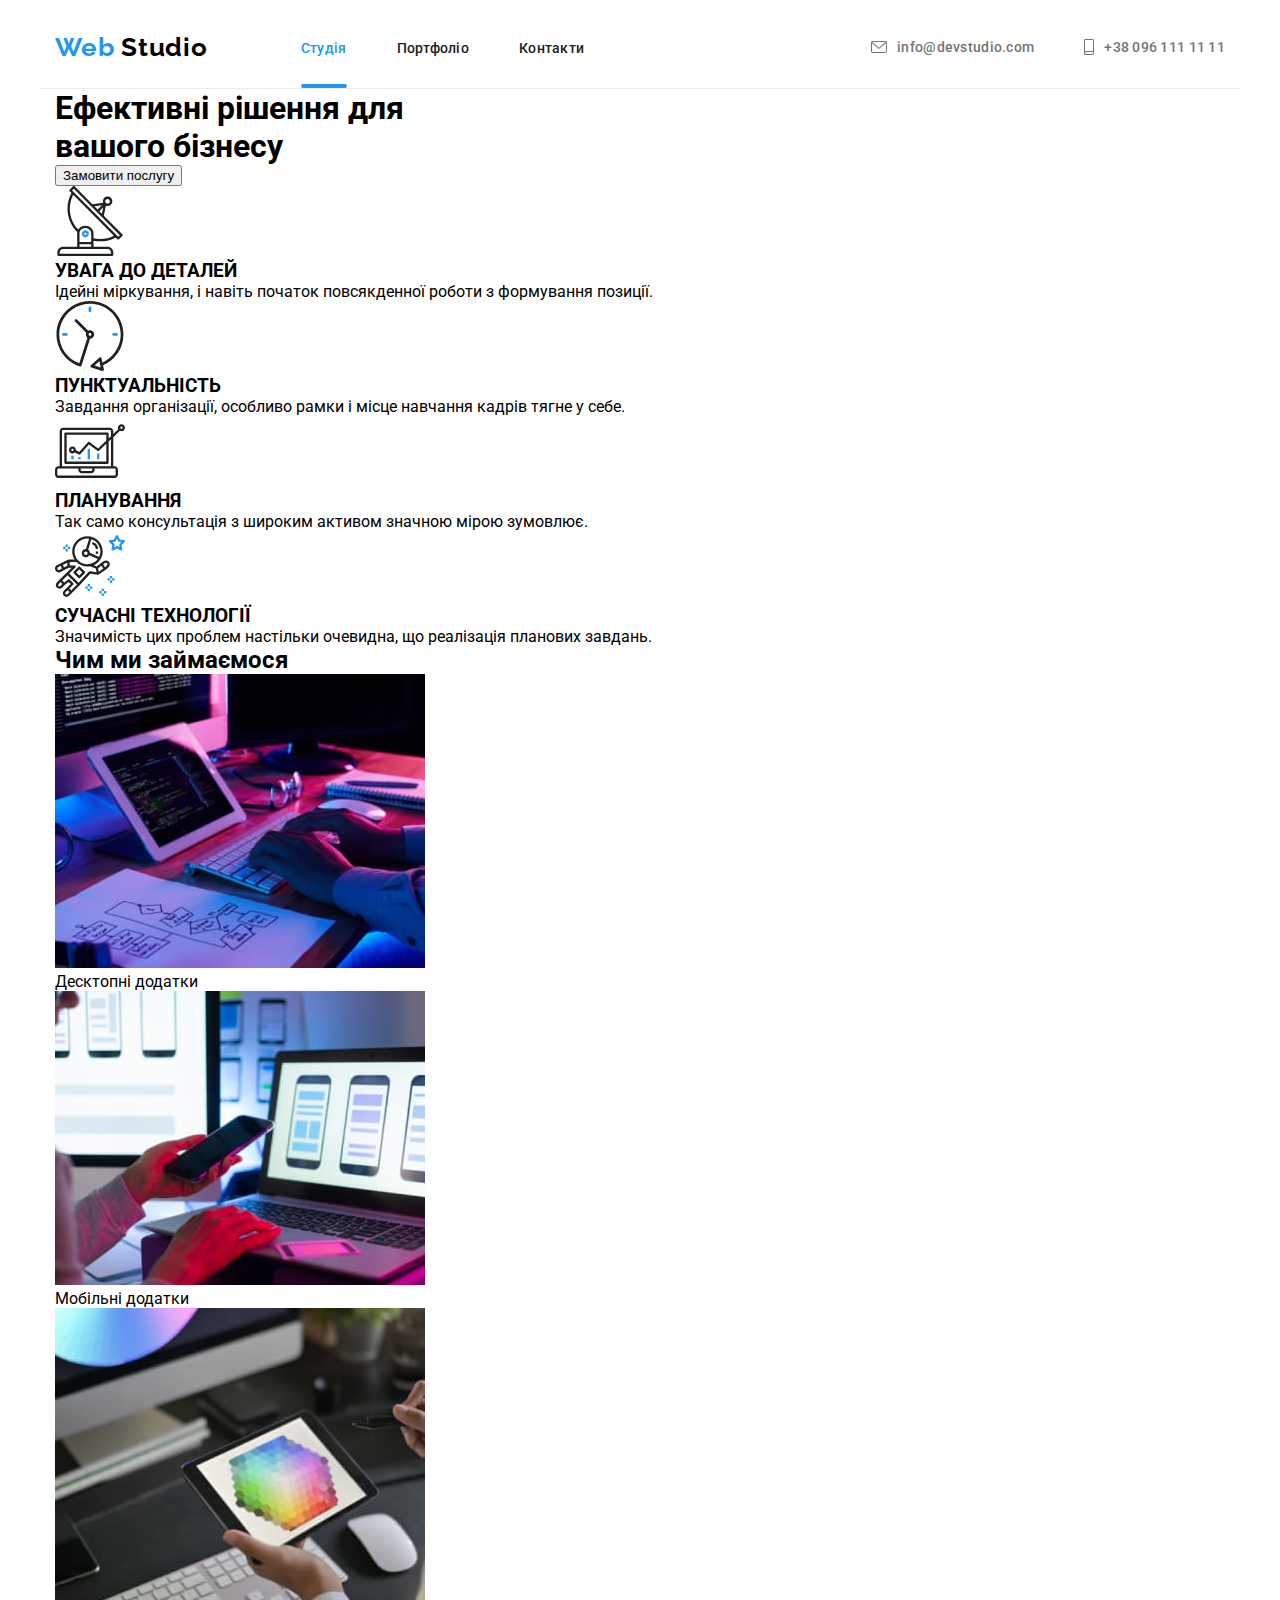
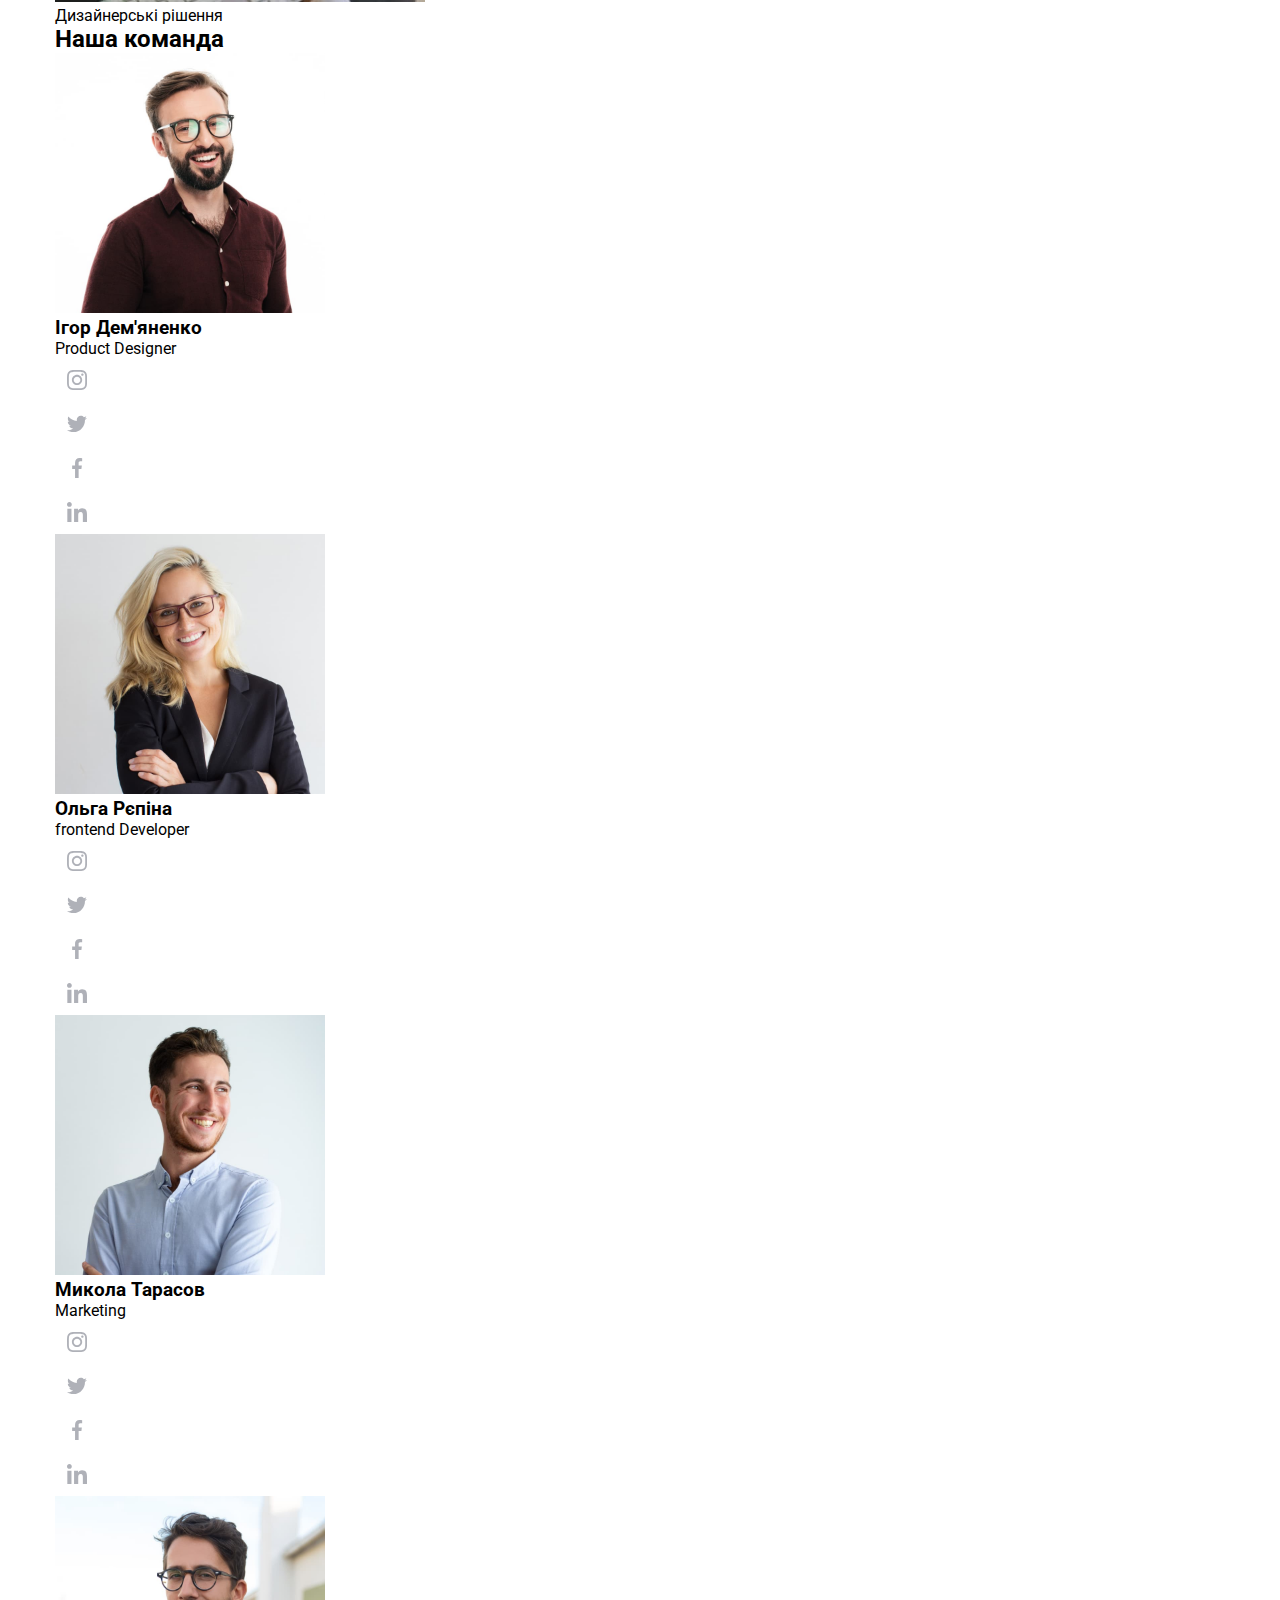
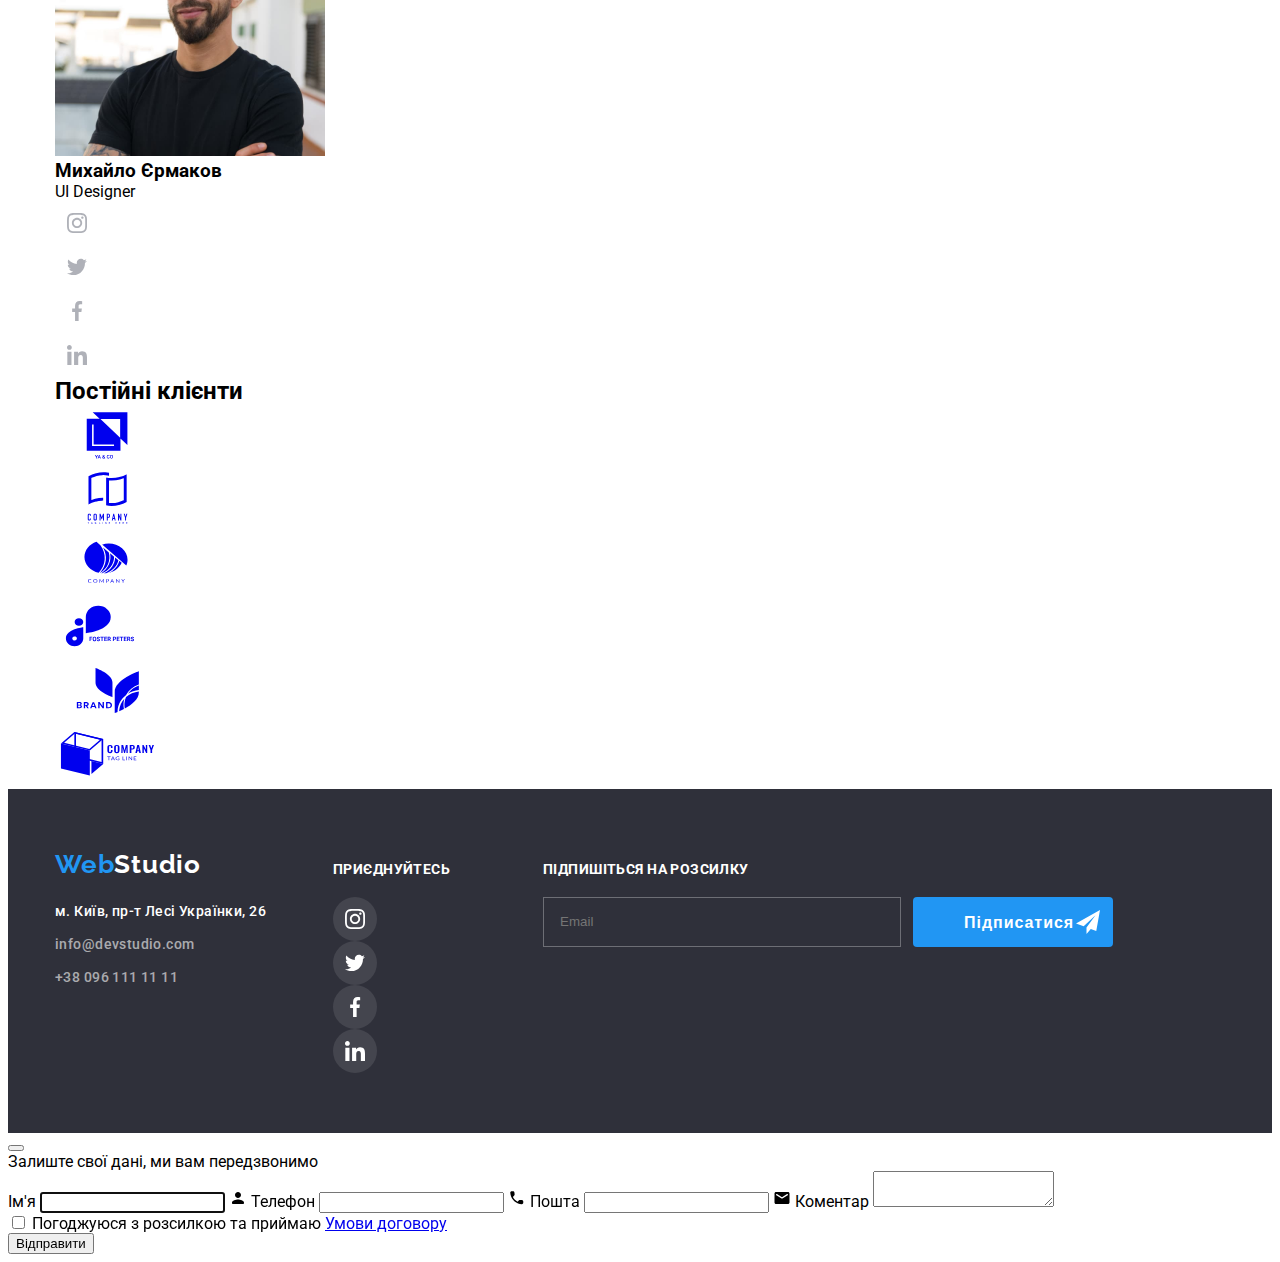
==== commit f9a66b88: "Edit" ====
--- a/index.html
+++ b/index.html
@@ -9,36 +9,44 @@
     <link rel="preconnect" href="https://fonts.gstatic.com" crossorigin>
     <link href="https://fonts.googleapis.com/css2?family=Raleway:wght@700&family=Roboto:wght@400;500;700;900&display=swap" rel="stylesheet">  
     <link rel="stylesheet" href="https://cdnjs.cloudflare.com/ajax/libs/modern-normalize/1.1.0/modern-normalize.min.css" integrity="sha512-wpPYUAdjBVSE4KJnH1VR1HeZfpl1ub8YT/NKx4PuQ5NmX2tKuGu6U/JRp5y+Y8XG2tV+wKQpNHVUX03MfMFn9Q==" crossorigin="anonymous" referrerpolicy="no-referrer" />
-    <link rel="stylesheet" href="./css/styles.css"> 
+    <!-- <link rel="stylesheet" href="./css/styles.css">   -->
+    <link rel="stylesheet" href="./css/main.css">  
 </head>
 <body>
     <header>        
         <!-- main menu  --> 
-        <div class="container header">       
+        <div class="container container--header">       
             <!-- logo -->           
-            <a href="./index.html" class="logo"> <span class="logo-accent">Web</span>Studio </a>
+            <a href="./index.html" class="logo"> 
+                <span class="logo__accent">Web</span>
+                Studio 
+            </a>
             <!-- navigation -->
             <nav class="nav">                
-                <ul class="nav-list">                  
-                    <li class="nav-list-li">
-                        <a class="nav-item current" href="./index.html">Студія</a>
-                    </li>
-                    <li class="nav-list-li"><a  class="nav-item" href="./portfolio.html">Портфоліо</a></li>
-                    <li class="nav-list-li"><a  class="nav-item" href="/contact">Контакти</a></li>        
+                <ul class="nav__list">                  
+                    <li class="nav__item">
+                        <a class="nav__link nav--current" href="./index.html">Студія</a>
+                    </li>
+                    <li class="nav__item">
+                        <a  class="nav__link" href="./portfolio.html">Портфоліо</a>
+                    </li>
+                    <li class="nav__item">
+                        <a  class="nav__link" href="/contact">Контакти</a>
+                    </li>        
                 </ul>
             </nav>
             <!-- contacts -->
             <div class="contacts">
-                <a href="mailto:info@devstudio.com" class="contact-link">
-                    <div class="contact-icon">
+                <a class="contacts__link" href="mailto:info@devstudio.com">
+                    <div class="contacts__icon-container">
                         <svg class="icon" width="16" height="12">                        
                             <use xlink:href="./images/icons.svg#icon-envelope"></use>       
                         </svg>                    
                         <span>info@devstudio.com</span>
                     </div>
                 </a>  
-                <a href="tel:+380961111111" class="contact-link">
-                    <div class="contact-icon">
+                <a class="contacts__link" href="tel:+380961111111">
+                    <div class="contacts__icon-container">
                         <svg class="icon" width="10" height="16">                        
                             <use xlink:href="./images/icons.svg#icon-smartphone"></use>     
                         </svg>                    
@@ -50,9 +58,9 @@
     </header>                                              
     <main>                
         <!-- big header -->
-        <section class="section hero">  
+        <section class="hero">  
             <div class="container">           
-                <h1 class="big-header">
+                <h1 class="hero__header">
                     Ефективні рішення для <br>вашого бізнесу
                 </h1>
                 <button type="button" class="button-accent" data-modal-open>
@@ -61,184 +69,184 @@
             </div>         
         </section>       
         <!-- features name-->
-        <section class="section">
+        <section class="features">
             <div class="container">           
-                <ul class="list-features">                                      
-                    <li class="list-features-li">
-                        <div class="features-icon-container">
+                <ul class="features__list">                                      
+                    <li class="features__item">
+                        <div class="features__icon-container">
                             <svg class="icon" width="70" height="70">                      
                                 <use xlink:href="./images/icons.svg#icon-antenna1"></use>  
                             </svg> 
                         </div>
-                        <h3 class="list-features-name">УВАГА ДО ДЕТАЛЕЙ</h3>
-                        <p class="list-features-text">Ідейні міркування, і навіть початок повсякденної роботи з формування позиції.</p>
+                        <h3 class="features__name">УВАГА ДО ДЕТАЛЕЙ</h3>
+                        <p class="features__text">Ідейні міркування, і навіть початок повсякденної роботи з формування позиції.</p>
                    </li>                                                                                    
-                    <li class="list-features-li">
-                        <div class="features-icon-container">
+                    <li class="features__item">
+                        <div class="features__icon-container">
                             <svg class="icon" width="70" height="70">                    
                                 <use xlink:href="./images/icons.svg#icon-clock2"></use>  
                             </svg> 
                         </div> 
-                        <h3 class="list-features-name">ПУНКТУАЛЬНІСТЬ</h3>
-                        <p class="list-features-text">Завдання організації, особливо рамки і місце навчання кадрів тягне у себе.</p>
+                        <h3 class="features__name">ПУНКТУАЛЬНІСТЬ</h3>
+                        <p class="features__text">Завдання організації, особливо рамки і місце навчання кадрів тягне у себе.</p>
                     </li>                 
-                    <li class="list-features-li">
-                        <div class="features-icon-container">
+                    <li class="features__item">
+                        <div class="features__icon-container">
                             <svg class="icon" width="70" height="70">                    
                                 <use xlink:href="./images/icons.svg#icon-diagram3"></use>
                             </svg> 
                         </div> 
 
-                        <h3 class="list-features-name">ПЛАНУВАННЯ</h3>
-                        <p class="list-features-text">Так само консультація з широким активом значною мірою зумовлює.</p>
-                    </li>
-                    <li class="list-features-li">
-                        <div class="features-icon-container">
+                        <h3 class="features__name">ПЛАНУВАННЯ</h3>
+                        <p class="features__text">Так само консультація з широким активом значною мірою зумовлює.</p>
+                    </li>
+                    <li class="features__item">
+                        <div class="features__icon-container">
                             <svg class="icon" width="70" height="70">                      
                                 <use xlink:href="./images/icons.svg#icon-astronaut4"></use>
                             </svg> 
                         </div> 
-                        <h3 class="list-features-name">СУЧАСНІ ТЕХНОЛОГІЇ</h3>
-                        <p class="list-features-text">Значимість цих проблем настільки очевидна, що реалізація планових завдань.</p>
+                        <h3 class="features__name">СУЧАСНІ ТЕХНОЛОГІЇ</h3>
+                        <p class="features__text">Значимість цих проблем настільки очевидна, що реалізація планових завдань.</p>
                     </li>                                                                                                                                       
                  </ul> 
             </div>  
         </section>
         <!-- what we do -->
-        <section class="section what-do">
+        <section class="our-activities">
             <div class="container"> 
-                <h2 class="section-header">
+                <h2 class="our-activities__caption">
                     Чим ми займаємося
                 </h2>
                 <!-- list photo what we do -->
-                <ul class="list-do">
-                    <li class="list-do-item">
-                        <img class="list-do-img" src="images/work_computer.jpg" alt="человек за компьютером" width="370"> 
-                        <div class="list-do-desc-container">
-                            <p class="list-do-desc">Десктопні додатки</p>
+                <ul class="our-activities__list">
+                    <li class="our-activities__item">
+                        <img class="our-activities__imgage" src="images/work_computer.jpg" alt="человек за компьютером" width="370"> 
+                        <div class="our-activities__text-container">
+                            <p class="our-activities__text">Десктопні додатки</p>
                         </div>
                     </li> 
-                    <li class="list-do-item">
-                        <img class="list-do-img" src="images/tel_and_comp.jpg" alt="человек с телефоном у компьютера" width="370">  
-                        <div class="list-do-desc-container">
-                            <p class="list-do-desc">Мобільні додатки</p>
+                    <li class="our-activities__item">
+                        <img class="our-activities__imgage" src="images/tel_and_comp.jpg" alt="человек с телефоном у компьютера" width="370">  
+                        <div class="our-activities__text-container">
+                            <p class="our-activities__text">Мобільні додатки</p>
                         </div>
                     </li>            
-                    <li class="list-do-item">
-                        <img class="list-do-img" src="images/stylus.jpg" alt="человек со стилусом" width="370">
-                        <div class="list-do-desc-container">
-                            <p class="list-do-desc">Дизайнерські рішення</p>
+                    <li class="our-activities__item">
+                        <img class="our-activities__imgage" src="images/stylus.jpg" alt="человек со стилусом" width="370">
+                        <div class="our-activities__text-container">
+                            <p class="our-activities__text">Дизайнерські рішення</p>
                         </div>
                     </li>                 
                 </ul>
             </div>
         </section>        
         <!-- our team -->
-        <section class="section team">
+        <section class="team">
             <div class="container"> 
-                <h2 class="section-header">
+                <h2 class="team__caption">
                     Наша команда
                 </h2>            
-                <ul class="list-team">                   
-                    <li class="list-team-item"> 
-                        <img class="img-team" src="images/product_designer.jpg" alt="продакт дизайнер" width="270">                    
-                        <h3 class="list-team-name">Ігор Дем'яненко</h3>
-                        <p class="list-team-position" lang="en">Product Designer</p>
+                <ul class="team__list">                   
+                    <li class="team__item"> 
+                        <img class="team__member-image" src="images/product_designer.jpg" alt="продакт дизайнер" width="270">                    
+                        <h3 class="team__member-name">Ігор Дем'яненко</h3>
+                        <p class="team__member-position" lang="en">Product Designer</p>
                         <ul class="social-links">                        
-                            <li class="social-icon-container">
-                                <a class="social-ref" href="#" target="_blank"  rel="noopener noreferrer">
-                                    <svg class="icon ref" width="20" height="20">                        
+                            <li class="social-links__icon-container">
+                                <a class="social-links__link" href="#" target="_blank"  rel="noopener noreferrer">
+                                    <svg class="icon icon--team" width="20" height="20">                        
                                         <use xlink:href="./images/icons.svg#icon-instagram"></use>    
                                     </svg> 
                                 </a>
                             </li>
-                            <li class="social-icon-container">
-                                <a class="social-ref" href="#" target="_blank"  rel="noopener noreferrer">
-                                    <svg class="icon ref" width="20" height="20">                        
+                            <li class="social-links__icon-container">
+                                <a class="social-links__link" href="#" target="_blank"  rel="noopener noreferrer">
+                                    <svg class="icon icon--team" width="20" height="20">                        
                                         <use xlink:href="./images/icons.svg#icon-twitter"></use>    
                                     </svg> 
                                 </a>
                             </li>
-                            <li class="social-icon-container">
-                                <a class="social-ref" href="#" target="_blank"  rel="noopener noreferrer">
-                                    <svg class="icon ref" width="20" height="20">                   
+                            <li class="social-links__icon-container">
+                                <a class="social-links__link" href="#" target="_blank"  rel="noopener noreferrer">
+                                    <svg class="icon icon--team" width="20" height="20">                   
                                         <use xlink:href="./images/icons.svg#icon-facebook"></use>
                                     </svg>
                                 </a> 
                             </li>
-                            <li class="social-icon-container">
-                                <a class="social-ref" href="#" target="_blank"  rel="noopener noreferrer">
-                                    <svg class="icon ref" width="20" height="20">                   
+                            <li class="social-links__icon-container">
+                                <a class="social-links__link" href="#" target="_blank"  rel="noopener noreferrer">
+                                    <svg class="icon icon--team" width="20" height="20">                   
                                         <use xlink:href="./images/icons.svg#icon-linkedin"></use>
                                     </svg> 
                                 </a>
                             </li>       
                         </ul>                       
                     </li>                                           
-                    <li class="list-team-item">
-                         <img class="img-team" src="images/frontend_developer.jpg" alt="фронтенд-розробник" width="270">
-                         <h3 class="list-team-name">Ольга Рєпіна</h3>
-                         <p class="list-team-position" lang="en">frontend Developer</p> 
+                    <li class="team__item">
+                         <img class="team__member-image" src="images/frontend_developer.jpg" alt="фронтенд-розробник" width="270">
+                         <h3 class="team__member-name">Ольга Рєпіна</h3>
+                         <p class="team__member-position" lang="en">frontend Developer</p> 
                          <ul class="social-links">                        
-                            <li class="social-icon-container">
-                                <a class="social-ref" href="#" target="_blank"  rel="noopener noreferrer">
-                                    <svg class="icon ref" width="20" height="20">                        
+                            <li class="social-links__icon-container">
+                                <a class="social-links__link" href="#" target="_blank"  rel="noopener noreferrer">
+                                    <svg class="icon icon--team" width="20" height="20">                        
                                         <use xlink:href="./images/icons.svg#icon-instagram"></use>    
                                     </svg> 
                                 </a>
                             </li>
-                            <li class="social-icon-container">
-                                <a class="social-ref" href="#" target="_blank"  rel="noopener noreferrer">
-                                    <svg class="icon ref" width="20" height="20">                        
+                            <li class="social-links__icon-container">
+                                <a class="social-links__link" href="#" target="_blank"  rel="noopener noreferrer">
+                                    <svg class="icon icon--team" width="20" height="20">                        
                                         <use xlink:href="./images/icons.svg#icon-twitter"></use>    
                                     </svg> 
                                 </a>
                             </li>
-                            <li class="social-icon-container">
-                                <a class="social-ref" href="#" target="_blank"  rel="noopener noreferrer">
-                                    <svg class="icon ref" width="20" height="20">                   
+                            <li class="social-links__icon-container">
+                                <a class="social-links__link" href="#" target="_blank"  rel="noopener noreferrer">
+                                    <svg class="icon icon--team" width="20" height="20">                   
                                         <use xlink:href="./images/icons.svg#icon-facebook"></use>
                                     </svg>
                                 </a> 
                             </li>
-                            <li class="social-icon-container">
-                                <a class="social-ref" href="#" target="_blank"  rel="noopener noreferrer">
-                                    <svg class="icon ref" width="20" height="20">                   
+                            <li class="social-links__icon-container">
+                                <a class="social-links__link" href="#" target="_blank"  rel="noopener noreferrer">
+                                    <svg class="icon icon--team" width="20" height="20">                   
                                         <use xlink:href="./images/icons.svg#icon-linkedin"></use>
                                     </svg> 
                                 </a>
                             </li> 
                          </ul>      
                      </li>                  
-                    <li class="list-team-item">                     
-                        <img class="img-team" src="images/marketing.jpg" alt="маркетолог" width="270">    
-                        <h3 class="list-team-name">Микола Тарасов</h3>
-                        <p class="list-team-position" lang="en">Marketing</p> 
+                    <li class="team__item">                     
+                        <img class="team__member-image" src="images/marketing.jpg" alt="маркетолог" width="270">    
+                        <h3 class="team__member-name">Микола Тарасов</h3>
+                        <p class="team__member-position" lang="en">Marketing</p> 
                         <ul class="social-links">                        
-                            <li class="social-icon-container">
-                                <a class="social-ref" href="#" target="_blank"  rel="noopener noreferrer">
-                                    <svg class="icon ref" width="20" height="20">                        
+                            <li class="social-links__icon-container">
+                                <a class="social-links__link" href="#" target="_blank"  rel="noopener noreferrer">
+                                    <svg class="icon icon--team" width="20" height="20">                        
                                         <use xlink:href="./images/icons.svg#icon-instagram"></use>    
                                     </svg> 
                                 </a>
                             </li>
-                            <li class="social-icon-container">
-                                <a class="social-ref" href="#" target="_blank"  rel="noopener noreferrer">
-                                    <svg class="icon ref" width="20" height="20">                        
+                            <li class="social-links__icon-container">
+                                <a class="social-links__link" href="#" target="_blank"  rel="noopener noreferrer">
+                                    <svg class="icon icon--team" width="20" height="20">                        
                                         <use xlink:href="./images/icons.svg#icon-twitter"></use>    
                                     </svg> 
                                 </a>
                             </li>
-                            <li class="social-icon-container">
-                                <a class="social-ref" href="#" target="_blank"  rel="noopener noreferrer">
-                                    <svg class="icon ref" width="20" height="20">                   
+                            <li class="social-links__icon-container">
+                                <a class="social-links__link" href="#" target="_blank"  rel="noopener noreferrer">
+                                    <svg class="icon icon--team" width="20" height="20">                   
                                         <use xlink:href="./images/icons.svg#icon-facebook"></use>
                                     </svg>
                                 </a> 
                             </li>
-                            <li class="social-icon-container">
-                                <a class="social-ref" href="#" target="_blank"  rel="noopener noreferrer">
-                                    <svg class="icon ref" width="20" height="20">                   
+                            <li class="social-links__icon-container">
+                                <a class="social-links__link" href="#" target="_blank"  rel="noopener noreferrer">
+                                    <svg class="icon icon--team" width="20" height="20">                   
                                         <use xlink:href="./images/icons.svg#icon-linkedin"></use>
                                     </svg> 
                                 </a>
@@ -246,35 +254,35 @@
                         </ul>    
                     </li>
                        
-                    <li class="list-team-item"> 
-                       <img class="img-team" src="images/UI_Designer.jpg" alt="дизайнер інтерфейсу користувачів" width="270">       
-                        <h3 class="list-team-name">Михайло Єрмаков</h3>
-                        <p class="list-team-position" lang="en">UI Designer</p>  
+                    <li class="team__item"> 
+                       <img class="team__member-image" src="images/UI_Designer.jpg" alt="дизайнер інтерфейсу користувачів" width="270">       
+                        <h3 class="team__member-name">Михайло Єрмаков</h3>
+                        <p class="team__member-position" lang="en">UI Designer</p>  
                         <ul class="social-links">                        
-                            <li class="social-icon-container">
-                                <a class="social-ref" href="#" target="_blank"  rel="noopener noreferrer">
-                                    <svg class="icon ref" width="20" height="20">                        
+                            <li class="social-links__icon-container">
+                                <a class="social-links__link" href="#" target="_blank"  rel="noopener noreferrer">
+                                    <svg class="icon icon--team" width="20" height="20">                        
                                         <use xlink:href="./images/icons.svg#icon-instagram"></use>    
                                     </svg> 
                                 </a>
                             </li>
-                            <li class="social-icon-container">
-                                <a class="social-ref" href="#" target="_blank"  rel="noopener noreferrer">
-                                    <svg class="icon ref" width="20" height="20">                        
+                            <li class="social-links__icon-container">
+                                <a class="social-links__link" href="#" target="_blank"  rel="noopener noreferrer">
+                                    <svg class="icon icon--team" width="20" height="20">                        
                                         <use xlink:href="./images/icons.svg#icon-twitter"></use>    
                                     </svg> 
                                 </a>
                             </li>
-                            <li class="social-icon-container">
-                                <a class="social-ref" href="#" target="_blank"  rel="noopener noreferrer">
-                                    <svg class="icon ref" width="20" height="20">                   
+                            <li class="social-links__icon-container">
+                                <a class="social-links__link" href="#" target="_blank"  rel="noopener noreferrer">
+                                    <svg class="icon icon--team" width="20" height="20">                   
                                         <use xlink:href="./images/icons.svg#icon-facebook"></use>
                                     </svg>
                                 </a> 
                             </li>
-                            <li class="social-icon-container">
-                                <a class="social-ref" href="#" target="_blank"  rel="noopener noreferrer">
-                                    <svg class="icon ref" width="20" height="20">                   
+                            <li class="social-links__icon-container">
+                                <a class="social-links__link" href="#" target="_blank"  rel="noopener noreferrer">
+                                    <svg class="icon icon--team" width="20" height="20">                   
                                         <use xlink:href="./images/icons.svg#icon-linkedin"></use>
                                     </svg> 
                                 </a>
@@ -285,48 +293,48 @@
             </div>   
         </section> 
         <!--clients-->   
-        <section class="section">
+        <section class="clients">
             <div class="container"> 
-                <h2 class="section-header">Постійні клієнти</h2>
-                <div class="client-icons">
-                    <a class="client-icon-ref" href="#" target="_blank"  rel="noopener noreferrer">
-                        <div class="client-icon-container">
-                            <svg class="icon icon-client" width="106" height="60">                
+                <h2 class="clients__caption">Постійні клієнти</h2>
+                <div class="clients__container">
+                    <a class="clients__link" href="#" target="_blank"  rel="noopener noreferrer">
+                        <div class="clients__icon-container">
+                            <svg class="icon icon--client" width="106" height="60">                
                                 <use xlink:href="./images/icons.svg#icon-client1"></use>
                             </svg> 
                         </div> 
                      </a>
-                     <a class="client-icon-ref" href="#" target="_blank"  rel="noopener noreferrer">
-                        <div class="client-icon-container">
-                            <svg class="icon icon-client" width="106" height="60">                 
+                     <a class="clients__link" href="#" target="_blank"  rel="noopener noreferrer">
+                        <div class="clients__icon-container">
+                            <svg class="icon icon--client" width="106" height="60">                 
                                 <use xlink:href="./images/icons.svg#icon-client2"></use>
                             </svg> 
                         </div> 
                      </a> 
-                     <a class="client-icon-ref" href="#" target="_blank"  rel="noopener noreferrer">
-                        <div class="client-icon-container">
-                            <svg class="icon icon-client" width="106" height="60">                
+                     <a class="clients__link" href="#" target="_blank"  rel="noopener noreferrer">
+                        <div class="clients__icon-container">
+                            <svg class="icon icon--client" width="106" height="60">                
                                 <use xlink:href="./images/icons.svg#icon-client3"></use>
                             </svg> 
                         </div> 
                      </a>                                   
-                     <a class="client-icon-ref" href="#" target="_blank"  rel="noopener noreferrer">
-                        <div class="client-icon-container">
-                            <svg class="icon icon-client" width="106" height="60">                
+                     <a class="clients__link" href="#" target="_blank"  rel="noopener noreferrer">
+                        <div class="clients__icon-container">
+                            <svg class="icon icon--client" width="106" height="60">                
                              <use xlink:href="./images/icons.svg#icon-client4"></use>
                             </svg> 
                         </div> 
                      </a>  
-                     <a class="client-icon-ref" href="#" target="_blank"  rel="noopener noreferrer">
-                        <div class="client-icon-container">
-                            <svg class="icon icon-client" width="106" height="60">                
+                     <a class="clients__link" href="#" target="_blank"  rel="noopener noreferrer">
+                        <div class="clients__icon-container">
+                            <svg class="icon icon--client" width="106" height="60">                
                                 <use xlink:href="./images/icons.svg#icon-client5"></use>
                             </svg> 
                         </div> 
                      </a>                                   
-                     <a class="client-icon-ref" href="#" target="_blank"  rel="noopener noreferrer">
-                        <div class="client-icon-container">
-                            <svg class="icon icon-client" width="106" height="60">                
+                     <a class="clients__link" href="#" target="_blank"  rel="noopener noreferrer">
+                        <div class="clients__icon-container">
+                            <svg class="icon icon--client" width="106" height="60">                
                                  <use xlink:href="./images/icons.svg#icon-client6"></use>
                             </svg> 
                         </div> 
@@ -335,45 +343,45 @@
              </div>
         </section>    
     </main>
-     <footer class="bg-footer">
-        <div class="container footer"> 
+     <footer class="footer">
+        <div class="container container--footer"> 
             <div class="address-container">      
-                <a href="./index.html" class="logo logo-color-change"> <span class="logo-accent">Web</span>Studio </a>             
+                <a href="./index.html" class="logo logo--color"> <span class="logo__accent">Web</span>Studio </a>             
                 <address>
-                    <ul class="address-footer">
-                        <li class="address-footer-li">  <a href="https://www.google.com.ua/maps/place/%D0%B1%D1%83%D0%BB.+%D0%9B%D0%B5%D1%81%D0%B8+%D0%A3%D0%BA%D1%80%D0%B0%D0%B8%D0%BD%D0%BA%D0%B8,+26,+%D0%9A%D0%B8%D0%B5%D0%B2,+02000/@50.4265841,30.5361971,17z/data=!3m1!4b1!4m5!3m4!1s0x40d4cf0e033ecbe9:0x57a4dffefec77da0!8m2!3d50.4265807!4d30.5383858?hl=ru" target="_blank"  rel="noopener noreferrer" class="contact-link post-address">м. Київ, пр-т Лесі Українки, 26</a> </li>         
-                        <li class="address-footer-li">  <a href="mailto:info@devstudio.com" class="contact-link link-footer">info@devstudio.com</a> </li>
-                        <li class="address-footer-li">  <a href="tel:+380961111111" class="contact-link link-footer">+38 096 111 11 11</a>  </li>
+                    <ul class="address-container__list">
+                        <li class="address-container__item">  <a href="https://www.google.com.ua/maps/place/%D0%B1%D1%83%D0%BB.+%D0%9B%D0%B5%D1%81%D0%B8+%D0%A3%D0%BA%D1%80%D0%B0%D0%B8%D0%BD%D0%BA%D0%B8,+26,+%D0%9A%D0%B8%D0%B5%D0%B2,+02000/@50.4265841,30.5361971,17z/data=!3m1!4b1!4m5!3m4!1s0x40d4cf0e033ecbe9:0x57a4dffefec77da0!8m2!3d50.4265807!4d30.5383858?hl=ru" target="_blank"  rel="noopener noreferrer" class="address-container__link address-container--post-address">м. Київ, пр-т Лесі Українки, 26</a> </li>         
+                        <li class="address-container__item">  <a href="mailto:info@devstudio.com" class="address-container__link">info@devstudio.com</a> </li>
+                        <li class="address-container__item">  <a href="tel:+380961111111" class="address-container__link">+38 096 111 11 11</a>  </li>
                     </ul>                                     
                 </address>
             </div>
             <div class="social-links-container">
-                <p class="social-links-text">ПРИЄДНУЙТЕСЬ</p>
-                <ul class="social-links list-footer">                        
-                    <li class="social-icon-container">
-                        <a class="social-ref footer" href="#" target="_blank"  rel="noopener noreferrer">
-                            <svg class="icon ref footer" width="20" height="20">                        
+                <p class="social-links-container__text">ПРИЄДНУЙТЕСЬ</p>
+                <ul class="social-links social-links--footer">                        
+                    <li class="social-links__icon-container">
+                        <a class="social-links__link social-links__link--footer" href="#" target="_blank"  rel="noopener noreferrer">
+                            <svg class="icon icon--footer" width="20" height="20">                        
                                 <use xlink:href="./images/icons.svg#icon-instagram"></use>    
                             </svg> 
                         </a>
                     </li>
-                    <li class="social-icon-container">
-                        <a class="social-ref footer" href="#" target="_blank"  rel="noopener noreferrer">
-                            <svg class="icon ref footer" width="20" height="20">                        
+                    <li class="social-links__icon-container">
+                        <a class="social-links__link social-links__link--footer" href="#" target="_blank"  rel="noopener noreferrer">
+                            <svg class="icon icon--footer" width="20" height="20">                        
                                 <use xlink:href="./images/icons.svg#icon-twitter"></use>    
                             </svg> 
                         </a>
                     </li>
-                    <li class="social-icon-container">
-                        <a class="social-ref footer" href="#" target="_blank"  rel="noopener noreferrer">
-                            <svg class="icon ref footer" width="20" height="20">                   
+                    <li class="social-links__icon-container">
+                        <a class="social-links__link social-links__link--footer" href="#" target="_blank"  rel="noopener noreferrer">
+                            <svg class="icon icon--footer" width="20" height="20">                   
                                 <use xlink:href="./images/icons.svg#icon-facebook"></use>
                             </svg>
                         </a> 
                     </li>
-                    <li class="social-icon-container">
-                        <a class="social-ref footer" href="#" target="_blank"  rel="noopener noreferrer">
-                            <svg class="icon ref footer" width="20" height="20">                   
+                    <li class="social-links__icon-container">
+                        <a class="social-links__link social-links__link--footer" href="#" target="_blank"  rel="noopener noreferrer">
+                            <svg class="icon icon--footer" width="20" height="20">                   
                                 <use xlink:href="./images/icons.svg#icon-linkedin"></use>
                             </svg> 
                         </a>
@@ -381,14 +389,11 @@
                 </ul>
             </div> 
             <form class="form-subscription">                 
-                <p class="form-subscription-caption">Підпишіться на розсилку</p>   
-                <div class="form-fields">                                        
-                    <input class="form-input subscription" type="email" name="email" id="email" placeholder="Email">  
-                    <div class="button-container">
+                <p class="form-subscription__caption">Підпишіться на розсилку</p>   
+                <div class="form-subscription__fields-container">                                        
+                    <input class="form-subscription__input" type="email" name="email" id="email" placeholder="Email">  
+                    <div class="form-subscription__button-container">
                         <button type="submit" class="button-subscription">Підписатися</button>
-                      <!--   <svg class="icon-submit" width="24" height="24">       -->     
-                      <!--       <use href="./images/close-black.svg"></use> -->
-                      <!--   </svg>        -->
                     </div>
                 </div>                       
             </form>           
@@ -399,38 +404,38 @@
         <div class="modal">
             <form class="form-order"> 
                 <button type="button" class="button-close" data-modal-close></button>
-                <p class="form-caption">Залиште свої дані, ми вам передзвонимо</p>   
-                <div class="form-elements">                                                
-                    <label class="form-label" for="name">Ім'я                        
-                        <input class="form-input" type="text" name="name" id="name" autofocus> 
+                <p class="form-order__caption">Залиште свої дані, ми вам передзвонимо</p>   
+                <div class="form-order__elements">                                                
+                    <label class="form-order__label" for="name">Ім'я                        
+                        <input class="form-order__input" type="text" name="name" id="name" autofocus> 
                         <svg class="icon-input" width="18" height="18"> 
                             <use xlink:href="./images/icons.svg#icon-person-black"></use>                       
                         </svg>                         
                     </label>
 
-                    <label class="form-label" for="phone">Телефон                        
-                        <input class="form-input" type="tel" name="phone" id="phone">
+                    <label class="form-order__label" for="phone">Телефон                        
+                        <input class="form-order__input" type="tel" name="phone" id="phone">
                         <svg class="icon-input" width="18" height="18"> 
                             <use xlink:href="./images/icons.svg#icon-phone-black"></use>   
                         </svg>                         
                     </label>
 
-                    <label class="form-label" for="mail">Пошта                        
-                        <input class="form-input" type="email" name="mail" id="mail"> 
+                    <label class="form-order__label" for="mail">Пошта                        
+                        <input class="form-order__input" type="email" name="mail" id="mail"> 
                         <svg class="icon-input" width="18" height="18"> 
                             <use xlink:href="./images/icons.svg#icon-email-black"></use> 
                         </svg>                        
                     </label>
 
-                    <label class="form-label" for="comment">Коментар
-                        <textarea class="form-input form-comment" name="comment" id="comment" placeholder="Введіть текст"> </textarea> 
+                    <label class="form-order__label" for="comment">Коментар
+                        <textarea class="form-order__input form-order--comment" name="comment" id="comment" placeholder="Введіть текст"> </textarea> 
                     </label>                   
                 </div> 
-                <div class="check-agreement-container">                     
-                    <label class="form-label form-agreement" for="form-check-agreement">
-                        <input class="checkbox-agreement" type="checkbox" name="form-check-agreement" id="form-check-agreement">                       
+                <div class="form-order__agreement">                     
+                    <label class="form-order__label form-order--agreement" for="form-check-agreement">
+                        <input class="form-order__checkbox" type="checkbox" name="form-check-agreement" id="form-check-agreement">                       
                         <span class="icon-check"> </span>                             
-                        <span class="checkbox-agreement-text">Погоджуюся з розсилкою та приймаю </span> <a class="form-agreement-ref" href="#">Умови договору</a> 
+                        <span class="form-order__text-agreement">Погоджуюся з розсилкою та приймаю </span> <a class="form-order__link" href="#">Умови договору</a> 
                     </label>                
                 </div>               
                 <button type="submit" class="button-send button-accent">Відправити</button>            
--- a/css/styles.css
+++ b/css/styles.css
@@ -33,85 +33,76 @@
     padding: 0;
     margin: 0;
 }
+ul{
+    list-style-type: none;
+}
 svg
 {
 	fill: currentColor; 
 }
-
-
-
 body{ 
-    font-family: Roboto, sans-serif;    
-}
-/* header (common)*/
-
-.container{  
+    font-family: Roboto, sans-serif;  
+}
+.container{     
     max-width: 1200px;
     padding-left: 15px;
     padding-right: 15px;
     margin-left: auto;
     margin-right: auto;
 }  
-.container.header{ 
+
+/* header (common)*/
+.container--header{ 
     /* position: relative;   */
     display: flex;
     padding-top: 24px; 
     padding-bottom: 25px;
     align-items: center;
     justify-content: center;
-}  
-.header{
-    border-bottom: 1px solid var(--logo-border);   
-}
-.logo-accent{
-    color: var(--accent-text-color2);
-}
+    border-bottom: 1px solid var(--logo-border);    
+}   
 .logo{   
    margin-right: 93px; 
 
     color: var(--logo-color-text);
-    font-family: Raleway, sans-serif;
+   
     font-style: 400;
     font-weight: 700;
     font-size: 26px;
     line-height: 1.19;
     letter-spacing: 0.03em;        
 }
-
-.nav-list{
+.logo__accent{
+    color: var(--accent-text-color2);
+}
+
+.nav__list{
     display: flex; 
     /* position: absolute;       */
 }
-.nav-list,.address-footer,.social-links{
-    list-style-type: none;
-}
-.nav-item{   
-    color: var(--primary-text-color);
-    
+
+.nav__item:not(:last-child){
+    margin-right: 50px;
+}
+.nav__link{   
+    color: var(--primary-text-color);  
     font-size: 14px;
     font-weight: 500;
     line-height: 1.14;
     letter-spacing: 0.02em;
     text-align: left; 
-    transition: color 250ms cubic-bezier(0.4, 0, 0.2, 1); 
-}
-.nav-list-li{
-
-}
-
-.nav-list-li:not(:last-child){
-    margin-right: 50px;
-}
-.nav-item:hover,
-.nav-item:focus{
+    transition: color 250ms cubic-bezier(0.4, 0, 0.2, 1);
+}
+.nav__link:hover,
+.nav__link:focus{
     color: var(--accent-text-color2);    
 }
-.nav-item.current{  
+.nav--current{  
     position: relative;  
     color: var(--accent-text-color2);       
 }
 
-.nav-item.current::after{    
+.nav--current::after{    
     content: "";    
     position: absolute;  
     top: 100%; 
@@ -122,77 +113,73 @@
     border-radius: 2px; 
     background-color: var(--accent-text-color2);
 } 
-.logo,.nav-item,.contact-link{
+.logo,.nav__link,
+.contacts__link{
     text-decoration: none;
 }
 .contacts{
     display: flex;
     margin-left: auto;
 }
-.contact-icon{
+.contacts__icon-container{
     display: flex;
     gap: 10px;
     align-items: center;
     justify-content: center;     
 }
-.contact-link:not(:last-child){
+.contacts__link:not(:last-child){
     margin-right: 50px;      
-   
  }
- 
- .icon{
+.icon{
     object-fit:  cover;
     object-position: center; 
     transition: fill 250ms cubic-bezier(0.4, 0, 0.2, 1);   
- }
- 
-   
- .icon:hover,
- .icon:focus{
-    /* fill: var(--accent-text-color2);   */              
- }
- .icon-client,
- .icon.ref
- { 
-    fill: #afb1b8; 
-  }
-
- .icon.ref.footer
-{
-   fill: var(--accent-text-color1); 
- }
-.icon.ref:hover,
- .icon.ref:focus{
+ }   
+.icon--team:hover,
+ .icon--team:focus{
    fill: var(--accent-text-color1);  
 }
-.social-ref{
+.social-links{
+    display: flex;
+    gap: 10px;
+    align-items: center;
+    justify-content: center;
+    flex-wrap: wrap;
+    margin: 30px 32px;    
+}
+.social-links__icon-container{
+    width: 44px;
+    height: 44px;
+    border-radius: 50%;
+}
+.social-links__link{
     display: flex;
     align-items: center;
     justify-content: center;  
     width: 44px; 
     height: 44px;
     border-radius: 50%;
+    color: #afb1b8;
     background-color: var(--accent-text-color1);
     transition: color 250ms cubic-bezier(0.4, 0, 0.2, 1),
     background-color 250ms cubic-bezier(0.4, 0, 0.2, 1); 
 }
-.social-ref.footer{    
+.social-links__link--footer{    
     background-color:rgba(255, 255, 255, 0.1);    
 }
-.social-ref:hover,
-.social-ref:focus{       
+.social-links__link:hover,
+.social-links__link:focus{       
     background-color: var(--accent-text-color2);   
 }
-.social-ref:hover svg, 
-.social-ref:focus svg{   
+.social-links__link:hover svg, 
+.social-links__link:focus svg{   
     color: var(--accent-text-color1);     
     fill: currentColor;   
 } 
    
-.contact-link{      
-
-
-   color: var(--secondary-text-color);   
+.contacts__link,
+.address-container__link{  
+    color: var(--secondary-text-color);   
     font-size: 14px;
     font-weight: 500;
     line-height: 1.71;
@@ -200,27 +187,32 @@
     text-align: left; 
     transition: color 250ms cubic-bezier(0.4, 0, 0.2, 1);      
 }
-.contact-link:hover,
-.contact-link:focus,
-.contact-link.link-footer:hover,
-.contact-link.link-footer:focus,
-.contact-link.post-address:hover,
-.contact-link.post-address:focus{
+.contacts__link:hover,
+.contacts__link:focus,
+.address-container__link:hover,
+.address-container__link:focus,
+.address-container--post-address:hover,
+.address-container--post-address:focus{
     color: var(--accent-text-color2);         
  }
 
 /* main (common)*/
 
 /* footer (common)*/
-.container.footer{  
-    display: flex; 
-    /* align-items: center;        */
+.container--footer{  
+    display: flex;   
 }  
 .address-container{
     display: block;
     width: 208px;
 }
-.social-links.list-footer{
+.address-container__link{
+    text-decoration: none;
+}
+.icon--footer{
+    fill: var(--accent-text-color1); 
+  }
+.social-links--footer{
     justify-content: start;
     margin: 20px 0 0 0;    
 }
@@ -228,7 +220,7 @@
     display: block;  
     margin-left: 70px;     
 } 
-.social-links-text{    
+.social-links-container__text{    
     margin-top: 12px;
 
     color: var(--accent-text-color1);   
@@ -238,18 +230,18 @@
     letter-spacing: 0.03em;
     text-align: left;
 }
-.bg-footer{
+.footer{
     background: var(--bg-color);
     padding-top: 60px;
     padding-bottom: 60px;
 }
-.logo-color-change{
+.logo--color{
     display: inline-block;   
     margin-bottom: 20px;
 
     color: var(--accent-text-color1);
 }
-.address-footer{ 
+.address-container__list{ 
     width: 231px;
     font-style: 400;
     font-weight: 700;
@@ -257,28 +249,27 @@
     line-height: 1.7142;
     letter-spacing: 0.03em;          
 }
-.address-footer-li{
+.address-container__item{
     font-style: normal;
 }
-.address-footer-li:not(:last-child){
+.address-container__item:not(:last-child){
     margin-bottom: 9px;
 }
-.contact-link.link-footer{        
+.address-container__link{        
     color: var(--contact-color-footer); 
     letter-spacing: 0.03em;       
 }
-.contact-link.post-address{
+.address-container--post-address{
     color: var(--accent-text-color1);   
 }
-.form-subscription{ 
-  /* margin-top: 12px; */ 
+.form-subscription{  
   margin-left: 93px;  
 }
-.form-fields{
+.form-subscription__fields-container{
     display: flex;
     gap: 12px;
 }
-.form-subscription-caption{ 
+.form-subscription__caption{ 
     margin-top: 12px;  
     margin-bottom: 20px;     
     font-size: 14px;
@@ -289,7 +280,7 @@
     text-transform: uppercase; 
     color: var(--accent-text-color1);
 }
-.form-input.subscription{ 
+.form-subscription__input{ 
     padding-left: 16px;
     width: 358px;
     height: 50px;
@@ -298,7 +289,7 @@
     border: 1px solid rgba(255, 255, 255, 0.3);
     filter: drop-shadow(0px 4px 4px 0px rgba(0, 0, 0, 0.15));
   }
-.button-container{ 
+.form-subscription__button-container{ 
     position: relative;    
     display: flex;
     align-items: center;
@@ -337,22 +328,26 @@
     background-size: contain;
     background-repeat: no-repeat;
 }
-.icon-submit{  
-    position: absolute; 
-    object-fit: cover;
-    object-position: center;
-    fill: var(--accent-text-color1); 
-    right: 12px;  
-    z-index: 100; 
-}
+/* .icon-submit{   */
+    /* position: absolute;  */
+    /* object-fit: cover; */
+    /* object-position: center; */
+    /* fill: var(--accent-text-color1);  */
+    /* right: 12px;   */
+    /* z-index: 100;  */
+/* } */
   
 /* !!!!!!!!!!!! INDEX.HTML !!!!!!!!!!!!!!*/
 /* main (index)*/
-.section{
+.our-activities,
+.clients,
+.team,
+.features,
+.projects{
     padding-top:  94px;
     padding-bottom:  94px;  
 }
-.section.hero{ 
+.hero{ 
     margin: 0 auto;
 
     background-color: rgba(47, 48, 58, 0.4); 
@@ -364,7 +359,7 @@
     padding-bottom: 200px;
     max-width: 1600px;     
 }
-.big-header{  
+.hero__header{  
     display: block;     
     margin-bottom: 30px;
     justify-content: center;        
@@ -394,32 +389,37 @@
     text-align: center;
     cursor: pointer; 
     border-radius: 4px;
-}
-.features-icon-container{
+} 
+.icon--client,
+.icon--team { 
+   fill: #afb1b8; 
+ }
+.features__icon-container{
     padding: 25px 100px;
     margin-bottom: 30px;
     background: var(--bg-icon-features); 
 }
-.list-team{ 
+.team__list{ 
     display: flex;  
 } 
-.list-features,.list-do,.list-team{
+.features__list,.our-activities__list,.team__list{
     list-style-type: none;
     display: flex;
     gap: 30px;
     flex-wrap: wrap;
 }
 
- .list-features-li{ 
+ .features__item{ 
     width: 270px; 
  }
- .list-features-li:not(:last-child){
+ .features__item:not(:last-child){
     width: 270px;     
  }
-.list-features-name,.list-team-name{  
+.features__name,
+.team__member-name{  
     color: var(--primary-text-color);
 }
-.list-features-name{        
+.features__name{        
     margin-bottom: 10px;
       
     font-size: 14px;
@@ -428,19 +428,22 @@
     letter-spacing: 0.03em;
     text-align: left;
 }
-.list-features-text,.list-team-position{
+.features__text,.team__member-position{
     color: var(--secondary-text-color);
 }
-.list-features-text{
+.features__text{
     font-size: 14px;
     line-height: 1.71;
     letter-spacing: 0.03em;
     text-align: left;    
 }
-.section.what-do{
+.our-activities{
     padding-top: 0;
 }
-.section-header{ 
+.our-activities__caption,
+.team__caption,
+.clients__caption
+{ 
     margin-bottom: 50px;
 
     color: var(--primary-text-color);  
@@ -450,16 +453,13 @@
     letter-spacing: 0.03em;
     text-align: center;    
 }
-.list-do-item{
+.our-activities__item{
     position: relative;   
 }
-.list-do-img{    
+.our-activities__imgage{    
     height: 100%;
 }
-.list-do-item:not(:last-child){   
-   /*  margin-right: 30px;  */   
-}
-.list-do-desc{ 
+.our-activities__text{ 
     font-size: 14px;
     font-weight: 700;
     line-height: 1.14;
@@ -468,7 +468,7 @@
     text-align: center;
     color: var(--accent-text-color1);
 }
-.list-do-desc-container{
+.our-activities__text-container{
     display: flex;
     align-items: center;
     justify-content: center;
@@ -483,20 +483,7 @@
 .team{ 
     background-color: var(--bg-team);
 }
-.social-links{
-    display: flex;
-    gap: 10px;
-    align-items: center;
-    justify-content: center;
-    flex-wrap: wrap;
-    margin: 30px 32px;    
-}
-.social-icon-container{
-    width: 44px;
-    height: 44px;
-    border-radius: 50%;
-}
-.list-team-item{
+.team__item{
    background-color: var(--accent-text-color1);  
    box-shadow:  0px 1px 3px rgba(0, 0, 0, 0.12), 
    0px 1px 1px rgba(0, 0, 0, 0.14), 
@@ -504,13 +491,11 @@
   
    border-radius: 0px 0px 4px 4px;
 }
-.list-team-item:not(:last-child){   
-   /*  margin-right: 30px;  */   
-}
-.img-team{
+ 
+.team__member-image{
     margin-bottom: 30px; 
 }
-.list-team-name{  
+.team__member-name{  
     margin-bottom: 10px;   
     
     font-size: 16px;
@@ -520,7 +505,7 @@
     text-align: center; 
 
 }
-.list-team-position{ 
+.team__member-position{ 
     margin-bottom: 30px;
 
     font-size: 16px;
@@ -528,16 +513,12 @@
     letter-spacing: 0.03em;
     text-align: center; 
 }
-.clients-header{
-  
-  
-}
-.client-icons{
+.clients__container{
     display: flex;
     gap: 30px;
     flex-wrap: wrap;
 }
-.client-icon-ref{
+.clients__link{
      display: flex;
     align-content: center;
     justify-content: center;
@@ -548,19 +529,19 @@
     border-radius: 4px; 
     color: var(--accent-text-color2);   
 }
-.client-icon-container{
+.clients__icon-container{
     display: flex;
     align-content: center;
     justify-content: center;
     width: 106px;
     height: 60px;  
 }
-.client-icon-ref:hover,
-.client-icon-ref:focus{     
+.clients__link:hover,
+.clients__link:focus{     
     border: 1px solid var(--accent-text-color2);   
 }
-.client-icon-ref:hover svg,
-.client-icon-ref:focus svg{     
+.clients__link:hover svg,
+.clients__link:focus svg{     
     color: (--accent-text-color2);  
     fill: currentColor; 
 }
@@ -620,13 +601,13 @@
 .form-order{  
     padding: 40px;
 }
-.form-elements{
+.form-order__elements{
     display: block;
     width: 448px;
     height: 342px;
     margin-bottom: 20px;
 }
-.form-caption{
+.form-order__caption{
     margin-bottom: 12px;  
     font-size: 20px;
     font-weight: 700;
@@ -636,7 +617,7 @@
     color: rgba(33, 33, 33, 1);
 
 }
-.form-label{
+.form-order__label{
     position: relative;    
     display: block;  
     font-size: 12px; 
@@ -649,7 +630,7 @@
     position: relative; 
     display: flex; 
 }
-.form-input{ 
+.form-order__input{ 
     /* position: relative;   */
     display: block; 
     margin-bottom: 10px;
@@ -661,10 +642,11 @@
     color: var(--primary-text-color);
     transition: outline 250ms cubic-bezier(0.4, 0, 0.2, 1);
 }
-.form-input:focus{
+.form-order__input:focus,
+.form-subscription__input:focus{
     outline: 1px solid var(--accent-text-color2);
  }
- .check-agreement-container{
+ .form-order__agreement{
     display: flex;
     align-items: center;
     justify-content: center;     
@@ -672,18 +654,18 @@
     margin-bottom: 30px;
     margin-top: 20px; 
 }
-.checkbox-agreement{
+.form-order__checkbox{
     display: inline-block; 
     width: 16px;
     height: 15px;  
     text-align: left;     
 }
-.checkbox-agreement-text{
+.form-order__text-agreement{
     display: block;
     margin-left: 8px;
 }
 
-.form-comment{  
+.form-order--comment{  
     margin-bottom: 20px;  
     height: 120px; 
     width: 100%; 
@@ -699,7 +681,7 @@
     color: rgba(117, 117, 117, 0.5);   
 }
 
-.form-agreement{
+.form-order--agreement{
     display: flex; 
     align-items: center;
     
@@ -709,7 +691,7 @@
     letter-spacing: 0.03em;
   text-align: left;   
 } 
-.form-agreement-ref{  
+.form-order__link{  
     color: var(--accent-text-color2);
     margin-left: 5px;
 }
@@ -735,18 +717,19 @@
     margin-right: 8px; 
     transform: translate(50% 50%);
 }
-.checkbox-agreement:checked + .icon-check{
+.form-order__checkbox:checked + .icon-check{
     border: 2px solid var(--accent-text-color2); 
     fill: var(--accent-text-color1);
     background-color: var(--accent-text-color2);
 }
-.form-input:focus{
+.form-order__input:focus,
+.form-subscription__input:focus{
     fill: var(--accent-text-color2); 
 }
-.form-input:focus + .icon-input{
+.form-order__input:focus + .icon-input{
     color: var(--accent-text-color2); 
 }
-.checkbox-agreement:checked + .icon-check{  
+.form-order__checkbox:checked + .icon-check{  
    /* background-color: var(--accent-text-color2);  */
     fill: var(--accent-text-color1);
    /* opacity: 1; */ 
@@ -770,48 +753,42 @@
     flex-wrap: wrap;  
     gap: 30px 30px; 
 }
-.card-description{   
+.project-types__description{   
      padding: 24px 20px;   
 }
-.project-types-li{     
+.project-types__item{     
     max-width: 370px;    
 
     border: 1px solid var(--project-card-border);
    /*  overflow: hidden;  */
     transition: box-shadow 250ms cubic-bezier(0.4, 0, 0.2, 1);  
 }
-.project-types-li:hover{ 
+.project-types__item:hover{ 
          
    box-shadow: 0px 1px 1px rgba(0, 0, 0, 0.12), 
    0px 4px 4px rgba(0, 0, 0, 0.06), 
    1px 4px 6px rgba(0, 0, 0, 0.16);
 }
-   
-.project-types-li:nth-child(3n){ 
-   /*  margin-right: -30px;   */
-} 
-.project-link{
+.project-types__link{
     display: block; 
 
-    
     text-decoration: none;
-    color:  var(--primary-text-color);  
-    
-}
-.project-link:hover .project-card-overlay,
-.project-link:focus .project-card-overlay{
+    color:  var(--primary-text-color);      
+}
+.project-types__link:hover .project-types__overlay,
+.project-types__link:focus .project-types__overlay{
     top: 0;
     left: 0;
     width: 100%;
     height: 100%;    
     opacity: 1;
 }   
-.project-img-container{
+.project-types__container{
     position: relative;
     overflow: hidden;   
 
 }
-.project-card-overlay{
+.project-types__overlay{
     position:absolute;
     padding: 63px 24px;
     top: 100%; 
@@ -826,14 +803,7 @@
     background: rgba(33, 150, 243, 0.9);
     opacity: 0;
 }
-.project-types-li:hover .project-card-overlay{
-    /* top: 0; */
-    /* left: 0; */
-    /* width: 100%; */
-    /* height: 100% */;    
-    /* opacity: 1; */
-}   
-.project-text-overlay{ 
+.project-types__text-overlay{ 
     font-size: 18px;
     line-height: 1.55;
     letter-spacing: 0.03em;
@@ -870,17 +840,14 @@
     0px 1px 2px rgba(0, 0, 0, 0.08), 
     0px 2px 2px rgba(0, 0, 0, 0.12);   
 }
-.project-name{   
+.project-types__name{   
     font-size: 18px;
     font-weight: 700;
     line-height: 2;
-    letter-spacing: 0.06em;    
-}
-.project-name{
-    margin-bottom: 4px;
-}
-
-.project-type{ 
+    letter-spacing: 0.06em;
+    margin-bottom: 4px;    
+}
+.project-types__type{ 
    /*  margin: 0; */
    /*  margin-bottom: 20px; */
 
--- a/css/main.css
+++ b/css/main.css
@@ -0,0 +1,346 @@
+:root {
+  --primary-text-color: #212121;
+  --secondary-text-color: #757575;
+  --accent-text-color1: #ffffff;
+  --accent-text-color2: #2196F3;
+  --bg-color: #2F303A;
+  --contact-color-footer: rgba(255,255,255,0.6);
+  --logo-color-text: #000000;
+  --logo-border: #ECECEC;
+  --project-card-border: #EEEEEE;
+  --bg-btn: #F5F4FA;
+  --bg-team: #F5F4FA;
+  --bg-icon-features: #F5F4FA;
+}
+
+html {
+  box-sizing: border-box;
+}
+
+*,
+*::before,
+*::after {
+  box-sizing: inherit;
+}
+
+h1,
+h2,
+h3,
+p,
+ul,
+li {
+  padding: 0;
+  margin: 0;
+}
+
+ul {
+  list-style-type: none;
+}
+
+svg {
+  fill: currentColor;
+}
+
+body {
+  font-family: Roboto, sans-serif;
+}
+
+.contacts__link, .nav__link, .logo {
+  text-decoration: none;
+}
+
+.icon {
+  object-fit: cover;
+  object-position: center;
+  transition: fill 250ms cubic-bezier(0.4, 0, 0.2, 1);
+}
+
+.icon--footer {
+  fill: var(--accent-text-color1);
+}
+
+.container {
+  max-width: 1200px;
+  padding-left: 15px;
+  padding-right: 15px;
+  margin-left: auto;
+  margin-right: auto;
+}
+.container--footer {
+  display: flex;
+}
+
+.container--header {
+  /* position: relative;   */
+  display: flex;
+  padding-top: 24px;
+  padding-bottom: 25px;
+  align-items: center;
+  justify-content: center;
+  border-bottom: 1px solid var(--logo-border);
+}
+
+.logo {
+  margin-right: 93px;
+  color: var(--logo-color-text);
+  font-family: Raleway, sans-serif;
+  font-style: 400;
+  font-weight: 700;
+  font-size: 26px;
+  line-height: 1.19;
+  letter-spacing: 0.03em;
+}
+
+.logo__accent {
+  color: var(--accent-text-color2);
+}
+
+.logo--color {
+  display: inline-block;
+  margin-bottom: 20px;
+  color: var(--accent-text-color1);
+}
+
+.nav__list {
+  display: flex;
+  /* position: absolute;       */
+}
+
+.nav__item:not(:last-child) {
+  margin-right: 50px;
+}
+
+.nav__link {
+  color: var(--primary-text-color);
+  font-size: 14px;
+  font-weight: 500;
+  line-height: 1.14;
+  letter-spacing: 0.02em;
+  text-align: left;
+  transition: color 250ms cubic-bezier(0.4, 0, 0.2, 1);
+}
+.nav__link:hover, .nav__link:focus {
+  color: var(--accent-text-color2);
+}
+
+.nav--current {
+  position: relative;
+  color: var(--accent-text-color2);
+}
+.nav--current::after {
+  content: "";
+  position: absolute;
+  top: 100%;
+  left: 0;
+  width: 100%;
+  height: 4px;
+  margin-top: 28px;
+  border-radius: 2px;
+  background-color: var(--accent-text-color2);
+}
+
+.contacts {
+  display: flex;
+  margin-left: auto;
+}
+
+.contacts__icon-container {
+  display: flex;
+  gap: 10px;
+  align-items: center;
+  justify-content: center;
+}
+
+.contacts__link {
+  color: var(--secondary-text-color);
+  font-size: 14px;
+  font-weight: 500;
+  line-height: 1.71;
+  letter-spacing: 0.02em;
+  text-align: left;
+  transition: color 250ms cubic-bezier(0.4, 0, 0.2, 1);
+}
+.contacts__link:not(:last-child) {
+  margin-right: 50px;
+}
+.contacts__link:hover, .contacts__link:focus {
+  color: var(--accent-text-color2);
+}
+
+.social-links-container {
+  display: block;
+  margin-left: 70px;
+}
+
+.social-links-container__text {
+  margin-top: 12px;
+  color: var(--accent-text-color1);
+  font-size: 14px;
+  font-weight: 700;
+  line-height: 16px;
+  letter-spacing: 0.03em;
+  text-align: left;
+}
+
+social-links {
+  display: flex;
+  gap: 10px;
+  align-items: center;
+  justify-content: center;
+  flex-wrap: wrap;
+  margin: 30px 32px;
+}
+
+.social-links--footer {
+  justify-content: start;
+  margin: 20px 0 0 0;
+}
+
+.social-links__icon-container {
+  width: 44px;
+  height: 44px;
+  border-radius: 50%;
+}
+
+.social-links__link {
+  display: flex;
+  align-items: center;
+  justify-content: center;
+  width: 44px;
+  height: 44px;
+  border-radius: 50%;
+  color: #afb1b8;
+  background-color: var(--accent-text-color1);
+  transition: color 250ms cubic-bezier(0.4, 0, 0.2, 1), background-color 250ms cubic-bezier(0.4, 0, 0.2, 1);
+}
+.social-links__link:hover, .social-links__link:focus {
+  background-color: var(--accent-text-color2);
+}
+.social-links__link:hover svg, .social-links__link:focus svg {
+  color: var(--accent-text-color1);
+  fill: currentColor;
+}
+
+.social-links__link--footer {
+  background-color: rgba(255, 255, 255, 0.1);
+}
+
+.footer {
+  background: var(--bg-color);
+  padding-top: 60px;
+  padding-bottom: 60px;
+}
+
+.form-subscription {
+  margin-left: 93px;
+}
+
+.form-subscription__fields-container {
+  display: flex;
+  gap: 12px;
+}
+
+.form-subscription__caption {
+  margin-top: 12px;
+  margin-bottom: 20px;
+  font-size: 14px;
+  font-weight: 700;
+  line-height: 1.142;
+  letter-spacing: 0.03em;
+  text-align: left;
+  text-transform: uppercase;
+  color: var(--accent-text-color1);
+}
+
+.form-subscription__input {
+  padding-left: 16px;
+  width: 358px;
+  height: 50px;
+  background-color: var(--bg-color);
+  color: rgba(255, 255, 255, 0.6);
+  border: 1px solid rgba(255, 255, 255, 0.3);
+  filter: drop-shadow(0px 4px 4px 0px rgba(0, 0, 0, 0.15));
+}
+
+.form-subscription__button-container {
+  position: relative;
+  display: flex;
+  align-items: center;
+  justify-content: center;
+  width: 200px;
+  height: 50px;
+  align-items: center;
+  color: var(--accent-text-color1);
+  background-color: var(--accent-text-color2);
+  border-radius: 4px;
+}
+
+.button-subscription {
+  display: block;
+  width: 110px;
+  height: 30px;
+  color: var(--accent-text-color1);
+  background-color: var(--accent-text-color2);
+  font-size: 16px;
+  font-weight: 700;
+  line-height: 1.88;
+  letter-spacing: 0.06em;
+  text-align: center;
+  cursor: pointer;
+  border: none;
+}
+
+.button-subscription::after {
+  position: absolute;
+  right: 13px;
+  bottom: 13px;
+  content: "";
+  width: 24px;
+  height: 24px;
+  background-image: url("../images/icon-send.svg");
+  background-position: center;
+  background-size: contain;
+  background-repeat: no-repeat;
+}
+
+.address-container {
+  display: block;
+  width: 208px;
+}
+
+.address-container__link {
+  text-decoration: none;
+  color: var(--secondary-text-color);
+  font-size: 14px;
+  font-weight: 500;
+  line-height: 1.71;
+  letter-spacing: 0.02em;
+  text-align: left;
+  transition: color 250ms cubic-bezier(0.4, 0, 0.2, 1);
+}
+
+.address-container__list {
+  width: 231px;
+  font-style: 400;
+  font-weight: 700;
+  font-size: 14px;
+  line-height: 1.7142;
+  letter-spacing: 0.03em;
+}
+
+.address-container__item {
+  font-style: normal;
+}
+
+.address-container__item:not(:last-child) {
+  margin-bottom: 9px;
+}
+
+.address-container__link {
+  color: var(--contact-color-footer);
+  letter-spacing: 0.03em;
+}
+
+.address-container--post-address {
+  color: var(--accent-text-color1);
+}/*# sourceMappingURL=main.css.map */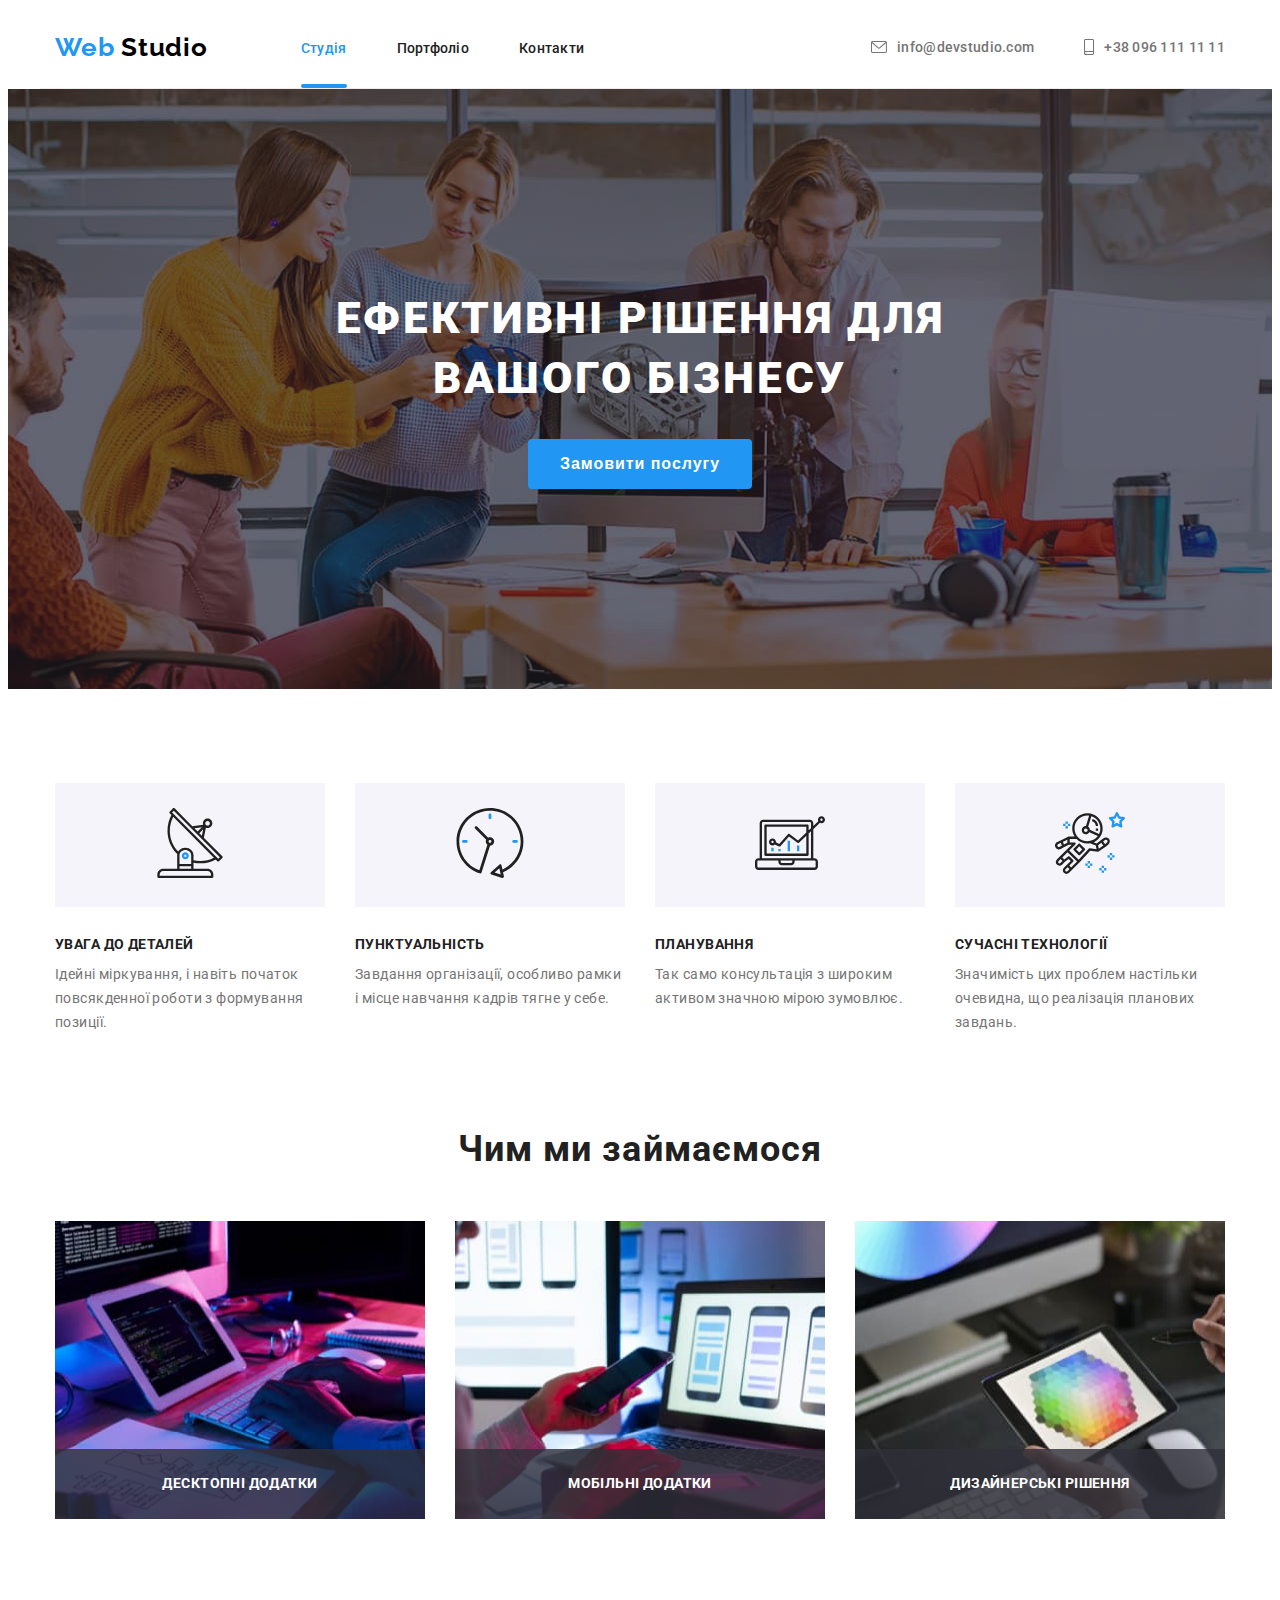
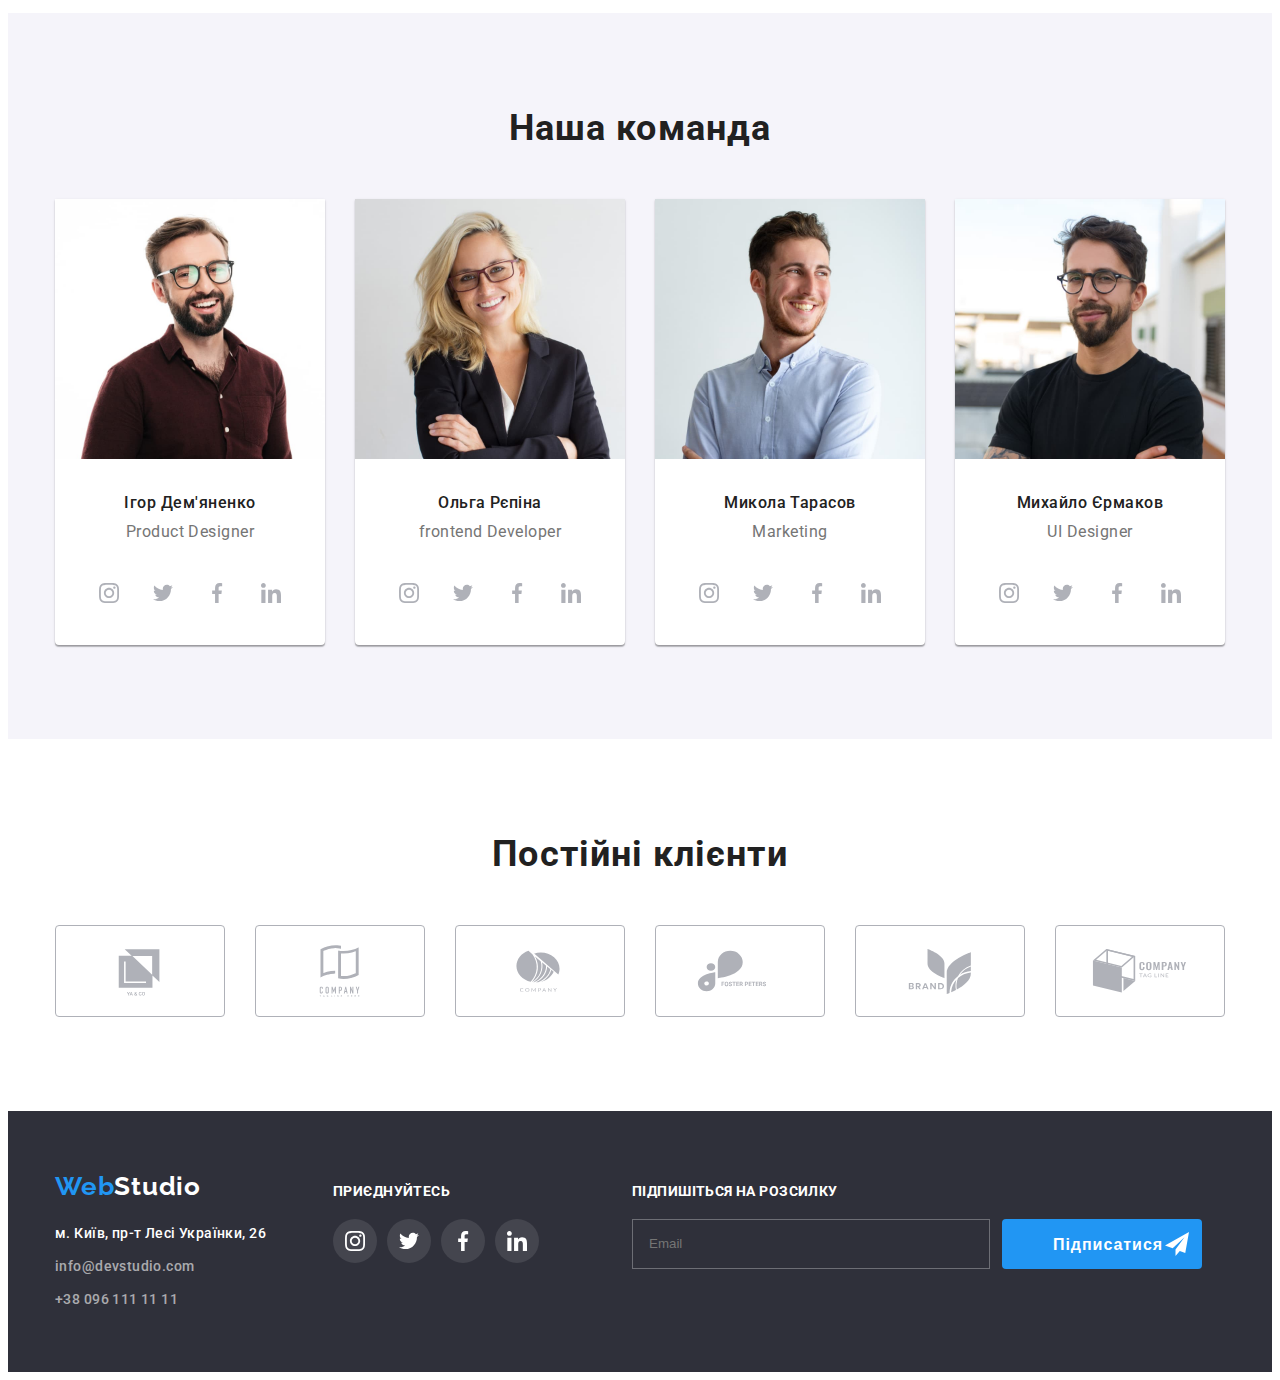
==== commit e305940c: "For control" ====
--- a/index.html
+++ b/index.html
@@ -10,7 +10,7 @@
     <link href="https://fonts.googleapis.com/css2?family=Raleway:wght@700&family=Roboto:wght@400;500;700;900&display=swap" rel="stylesheet">  
     <link rel="stylesheet" href="https://cdnjs.cloudflare.com/ajax/libs/modern-normalize/1.1.0/modern-normalize.min.css" integrity="sha512-wpPYUAdjBVSE4KJnH1VR1HeZfpl1ub8YT/NKx4PuQ5NmX2tKuGu6U/JRp5y+Y8XG2tV+wKQpNHVUX03MfMFn9Q==" crossorigin="anonymous" referrerpolicy="no-referrer" />
     <!-- <link rel="stylesheet" href="./css/styles.css">   -->
-    <link rel="stylesheet" href="./css/main.css">  
+    <link rel="stylesheet" href="./css/main.min.css">  
 </head>
 <body>
     <header>        
--- a/css/styles.css
+++ b/css/styles.css
@@ -399,9 +399,6 @@
     margin-bottom: 30px;
     background: var(--bg-icon-features); 
 }
-.team__list{ 
-    display: flex;  
-} 
 .features__list,.our-activities__list,.team__list{
     list-style-type: none;
     display: flex;
@@ -483,6 +480,9 @@
 .team{ 
     background-color: var(--bg-team);
 }
+.team__list{ 
+    display: flex;  
+} 
 .team__item{
    background-color: var(--accent-text-color1);  
    box-shadow:  0px 1px 3px rgba(0, 0, 0, 0.12), 
@@ -556,8 +556,11 @@
     
     transition:  translate 250ms cubic-bezier(0.4, 0, 0.2, 
     1),
-    opacity 250ms cubic-bezier(0.4, 0, 0.2, 1);       
- 
+    opacity 250ms cubic-bezier(0.4, 0, 0.2, 1);  
+}
+.backdrop.is-hidden{
+    opacity: 0;   
+    pointer-events: none; 
 }
 .modal{    
     position: absolute;  
@@ -594,10 +597,6 @@
     background-repeat: no-repeat;      
     background-position: center;                
 }  
-.backdrop.is-hidden{
-    opacity: 0;   
-    pointer-events: none; 
-}
 .form-order{  
     padding: 40px;
 }
@@ -626,10 +625,10 @@
     text-align: left;
     color: rgba(117, 117, 117, 1);   
 }
-.form-container{
-    position: relative; 
-    display: flex; 
-}
+/* .form-container{ */
+/*     position: relative;  */
+/*     display: flex;  */
+/* } */
 .form-order__input{ 
     /* position: relative;   */
     display: block; 
@@ -700,8 +699,7 @@
     position:absolute;   
     top: 30px; 
     left: 12px; 
-    color: var(--primary-text-color);
-      
+    color: var(--primary-text-color);      
 }
 .icon-check{
     position: absolute;
@@ -729,11 +727,6 @@
 .form-order__input:focus + .icon-input{
     color: var(--accent-text-color2); 
 }
-.form-order__checkbox:checked + .icon-check{  
-   /* background-color: var(--accent-text-color2);  */
-    fill: var(--accent-text-color1);
-   /* opacity: 1; */ 
-}
 
 /* !!!!!!!!!!!! PORTFOLIO.HTML !!!!!!!!!!!!!!*/
 /* main (portfolio)*/
@@ -743,10 +736,34 @@
 .project-filter{    
     display: flex; 
     justify-content: center;  
-
-     margin-bottom: 34px; 
-
-   text-decoration: none;
+    margin-bottom: 34px; 
+    text-decoration: none;
+}
+.button{ 
+    display: flex;        
+    padding: 6px 22px;
+    margin-right: 8px; 
+
+    background-color: var(--bg-btn);
+    border: none;
+    border-radius: 4px;
+    cursor: pointer;   
+    font-size: 16px;
+    font-weight: 500;
+    line-height: 1.625;
+    letter-spacing: 0.03em; 
+    justify-content: center;
+    transition: color 250ms cubic-bezier(0.4, 0, 0.2, 1),
+    background-color 250ms cubic-bezier(0.4, 0, 0.2, 1),
+    box-shadow 250ms cubic-bezier(0.4, 0, 0.2, 1);            
+}
+.button:hover,
+.button:focus{
+    color: var(--accent-text-color1); 
+    background-color: var(--accent-text-color2);
+    box-shadow: 0px 3px 1px rgba(0, 0, 0, 0.1), 
+    0px 1px 2px rgba(0, 0, 0, 0.08), 
+    0px 2px 2px rgba(0, 0, 0, 0.12);   
 }
 .project-types{
     display: flex;
@@ -759,8 +776,7 @@
 .project-types__item{     
     max-width: 370px;    
 
-    border: 1px solid var(--project-card-border);
-   /*  overflow: hidden;  */
+    border: 1px solid var(--project-card-border); 
     transition: box-shadow 250ms cubic-bezier(0.4, 0, 0.2, 1);  
 }
 .project-types__item:hover{ 
@@ -810,36 +826,6 @@
     text-align: left; 
     color: var(--accent-text-color1);   
 }
-.button{ 
-    display: flex;        
-    padding: 6px 22px;
-    margin-right: 8px; 
-
-    background-color: var(--bg-btn);
-    border: none;
-    border-radius: 4px;
-    cursor: pointer;   
-    font-size: 16px;
-    font-weight: 500;
-    line-height: 1.625;
-    letter-spacing: 0.03em; 
-    justify-content: center;
-    transition: color 250ms cubic-bezier(0.4, 0, 0.2, 1),
-    background-color 250ms cubic-bezier(0.4, 0, 0.2, 1),
-    box-shadow 250ms cubic-bezier(0.4, 0, 0.2, 1);  
-          
-}
-/* button.spec{  */
-/*     width: 120px;  */       
-/* } */
-.button:hover,
-.button:focus{
-    color: var(--accent-text-color1); 
-    background-color: var(--accent-text-color2);
-    box-shadow: 0px 3px 1px rgba(0, 0, 0, 0.1), 
-    0px 1px 2px rgba(0, 0, 0, 0.08), 
-    0px 2px 2px rgba(0, 0, 0, 0.12);   
-}
 .project-types__name{   
     font-size: 18px;
     font-weight: 700;
@@ -848,9 +834,6 @@
     margin-bottom: 4px;    
 }
 .project-types__type{ 
-   /*  margin: 0; */
-   /*  margin-bottom: 20px; */
-
     font-size: 16px;
     font-weight: 400;
     line-height: 1.88;
--- a/css/main.min.css
+++ b/css/main.min.css
@@ -0,0 +1 @@
+:root{--primary-text-color: #212121;--secondary-text-color: #757575;--accent-text-color1: #ffffff;--accent-text-color2: #2196F3;--bg-color: #2F303A;--contact-color-footer: rgba(255,255,255,0.6);--logo-color-text: #000000;--logo-border: #ECECEC;--project-card-border: #EEEEEE;--bg-btn: #F5F4FA;--bg-team: #F5F4FA;--bg-icon-features: #F5F4FA}html{box-sizing:border-box}*,*::before,*::after{box-sizing:inherit}h1,h2,h3,p,ul,li{padding:0;margin:0}ul{list-style-type:none}svg{fill:currentColor}body{font-family:Roboto,sans-serif}.contacts__link,.nav__link,.logo{text-decoration:none}.features,.team,.clients,.our-activities{padding-top:94px;padding-bottom:94px}.features__list,.team__list,.our-activities__list{list-style-type:none;display:flex;gap:30px;flex-wrap:wrap}.team__caption,.clients__caption,.our-activities__caption{margin-bottom:50px;color:var(--primary-text-color);font-size:36px;font-weight:700;line-height:1.17;letter-spacing:.03em;text-align:center}.icon{object-fit:cover;object-position:center;transition:fill 250ms cubic-bezier(0.4, 0, 0.2, 1)}.icon--footer{fill:var(--accent-text-color1)}.icon--client,.icon--team{fill:#afb1b8}.container{max-width:1200px;padding-left:15px;padding-right:15px;margin-left:auto;margin-right:auto}.container--footer{display:flex}.container--header{display:flex;padding-top:24px;padding-bottom:25px;align-items:center;justify-content:center;border-bottom:1px solid var(--logo-border)}.logo{margin-right:93px;color:var(--logo-color-text);font-family:Raleway,sans-serif;font-style:400;font-weight:700;font-size:26px;line-height:1.19;letter-spacing:.03em}.logo__accent{color:var(--accent-text-color2)}.logo--color{display:inline-block;margin-bottom:20px;color:var(--accent-text-color1)}.nav__list{display:flex}.nav__item:not(:last-child){margin-right:50px}.nav__link{color:var(--primary-text-color);font-size:14px;font-weight:500;line-height:1.14;letter-spacing:.02em;text-align:left;transition:color 250ms cubic-bezier(0.4, 0, 0.2, 1)}.nav__link:hover,.nav__link:focus{color:var(--accent-text-color2)}.nav--current{position:relative;color:var(--accent-text-color2)}.nav--current::after{content:"";position:absolute;top:100%;left:0;width:100%;height:4px;margin-top:28px;border-radius:2px;background-color:var(--accent-text-color2)}.contacts{display:flex;margin-left:auto}.contacts__icon-container{display:flex;gap:10px;align-items:center;justify-content:center}.contacts__link{color:var(--secondary-text-color);font-size:14px;font-weight:500;line-height:1.71;letter-spacing:.02em;text-align:left;transition:color 250ms cubic-bezier(0.4, 0, 0.2, 1)}.contacts__link:not(:last-child){margin-right:50px}.contacts__link:hover,.contacts__link:focus{color:var(--accent-text-color2)}.hero{margin:0 auto;background-color:rgba(47,48,58,.4);background-image:url(../images/overlay.png),url(../images/hero.jpg);background-size:cover;background-repeat:no-repeat;background-position:center;padding-top:200px;padding-bottom:200px;max-width:1600px}.hero__header{display:block;margin-bottom:30px;justify-content:center;color:var(--accent-text-color1);font-weight:900;font-size:44px;line-height:1.36;letter-spacing:.06em;text-align:center;text-transform:uppercase}.button-accent{display:block;margin-left:auto;margin-right:auto;min-width:216px;padding:10px 32px;border:none;color:var(--accent-text-color1);background-color:var(--accent-text-color2);font-size:16px;font-weight:700;line-height:1.88;letter-spacing:.06em;text-align:center;cursor:pointer;border-radius:4px}.our-activities{padding-top:0}.our-activities__item{position:relative}.our-activities__imgage{height:100%}.our-activities__text{font-size:14px;font-weight:700;line-height:1.14;letter-spacing:.03em;text-transform:uppercase;text-align:center;color:var(--accent-text-color1)}.our-activities__text-container{display:flex;align-items:center;justify-content:center;padding:27px 0;position:absolute;width:100%;bottom:0;background:rgba(47,48,58,.8)}.clients__container{display:flex;gap:30px;flex-wrap:wrap}.clients__link{display:flex;align-content:center;justify-content:center;width:170px;height:92px;padding:16px 32px;border:1px solid #afb1b8;border-radius:4px;color:var(--accent-text-color2)}.clients__link:hover,.clients__link:focus{border:1px solid var(--accent-text-color2)}.clients__link:hover svg,.clients__link:focus svg{color:--accent-text-color2;fill:currentColor}.clients__icon-container{display:flex;align-content:center;justify-content:center;width:106px;height:60px}.team{background-color:var(--bg-team)}.team__item{background-color:var(--accent-text-color1);box-shadow:0px 1px 3px rgba(0,0,0,.12),0px 1px 1px rgba(0,0,0,.14),0px 2px 1px rgba(0,0,0,.2);border-radius:0px 0px 4px 4px}.team__member-image{margin-bottom:30px}.team__member-name{margin-bottom:10px;color:var(--primary-text-color);font-size:16px;font-weight:500;line-height:1.19;letter-spacing:.03em;text-align:center}.team__member-position{margin-bottom:30px;font-size:16px;line-height:1.19;letter-spacing:.03em;text-align:center}.features__icon-container{padding:25px 100px;margin-bottom:30px;background:var(--bg-icon-features)}.features__item{width:270px}.features__item:not(:last-child){width:270px}.features__name{color:var(--primary-text-color)}.features__name{margin-bottom:10px;font-size:14px;font-weight:700;line-height:1.14;letter-spacing:.03em;text-align:left}.features__text,.team__member-position{color:var(--secondary-text-color)}.features__text{font-size:14px;line-height:1.71;letter-spacing:.03em;text-align:left}.social-links{display:flex;gap:10px;align-items:center;justify-content:center;flex-wrap:wrap;margin:30px 32px}.social-links--footer{justify-content:start;margin:20px 0 0 0}.social-links__icon-container{width:44px;height:44px;border-radius:50%}.social-links__link{display:flex;align-items:center;justify-content:center;width:44px;height:44px;border-radius:50%;color:#afb1b8;background-color:var(--accent-text-color1);transition:color 250ms cubic-bezier(0.4, 0, 0.2, 1),background-color 250ms cubic-bezier(0.4, 0, 0.2, 1)}.social-links__link:hover,.social-links__link:focus{background-color:var(--accent-text-color2)}.social-links__link:hover svg,.social-links__link:focus svg{color:var(--accent-text-color1);fill:currentColor}.social-links__link--footer{background-color:rgba(255,255,255,.1)}.social-links-container{display:block;margin-left:70px}.social-links-container__text{margin-top:12px;color:var(--accent-text-color1);font-size:14px;font-weight:700;line-height:16px;letter-spacing:.03em;text-align:left}.footer{background:var(--bg-color);padding-top:60px;padding-bottom:60px}.form-subscription{margin-left:93px}.form-subscription__fields-container{display:flex;gap:12px}.form-subscription__caption{margin-top:12px;margin-bottom:20px;font-size:14px;font-weight:700;line-height:1.142;letter-spacing:.03em;text-align:left;text-transform:uppercase;color:var(--accent-text-color1)}.form-subscription__input{padding-left:16px;width:358px;height:50px;background-color:var(--bg-color);color:rgba(255,255,255,.6);border:1px solid rgba(255,255,255,.3);filter:drop-shadow(0px 4px 4px 0px rgba(0, 0, 0, 0.15))}.form-subscription__input:focus{outline:1px solid var(--accent-text-color2);fill:var(--accent-text-color2)}.form-subscription__button-container{position:relative;display:flex;align-items:center;justify-content:center;width:200px;height:50px;align-items:center;color:var(--accent-text-color1);background-color:var(--accent-text-color2);border-radius:4px}.button-subscription{display:block;width:110px;height:30px;color:var(--accent-text-color1);background-color:var(--accent-text-color2);font-size:16px;font-weight:700;line-height:1.88;letter-spacing:.06em;text-align:center;cursor:pointer;border:none}.button-subscription::after{position:absolute;right:13px;bottom:13px;content:"";width:24px;height:24px;background-image:url("../images/icon-send.svg");background-position:center;background-size:contain;background-repeat:no-repeat}.address-container{display:block;width:208px}.address-container__link{text-decoration:none;color:var(--secondary-text-color);font-size:14px;font-weight:500;line-height:1.71;letter-spacing:.02em;text-align:left;transition:color 250ms cubic-bezier(0.4, 0, 0.2, 1)}.address-container__link:hover,.address-container__link:focus{color:var(--accent-text-color2)}.address-container__list{width:231px;font-style:400;font-weight:700;font-size:14px;line-height:1.7142;letter-spacing:.03em}.address-container__item{font-style:normal}.address-container__item:not(:last-child){margin-bottom:9px}.address-container__link{color:var(--contact-color-footer);letter-spacing:.03em}.address-container--post-address{color:var(--accent-text-color1)}.address-container--post-address:hover,.address-container--post-address:focus{color:var(--accent-text-color2)}.backdrop{position:fixed;top:0;left:0;width:100%;height:100%;background-color:rgba(0,0,0,.2);transition:translate 250ms cubic-bezier(0.4, 0, 0.2, 1),opacity 250ms cubic-bezier(0.4, 0, 0.2, 1)}.backdrop.is-hidden{opacity:0;pointer-events:none}.modal{position:absolute;top:50%;left:50%;transform:translate(-50%, -50%);padding:8px;min-width:528px;min-height:581px;background-color:var(--accent-text-color1);box-shadow:0px 2px 1px 0px rgba(0,0,0,.2),0px 1px 1px 0px rgba(0,0,0,.14),0px 1px 3px 0px rgba(0,0,0,.12);border-radius:4px}.icon-input{position:absolute;top:30px;left:12px;color:var(--primary-text-color)}.icon-check{position:absolute;display:inline-block;width:16px;height:15px;background-image:url(../images/vector1.svg);background-position:center;background-size:cover;background-repeat:no-repeat;border:2px solid var(--primary-text-color);border-radius:2px;margin-right:8px;transform:translate(50% 50%)}.button-close{position:absolute;top:8px;right:8px;background-color:var(--accent-text-color1);width:30px;height:30px;border-radius:50%;border:1px solid rgba(0,0,0,.1);cursor:pointer;background-image:url(../images/closeblack.svg);background-repeat:no-repeat;background-position:center;transition:background-image 250ms cubic-bezier(0.4, 0, 0.2, 1)}.button-close:hover{fill:var(--accent-text-color2);background-image:url(../images/closeblue.svg);background-repeat:no-repeat;background-position:center}.form-order{padding:40px}.form-order__elements{display:block;width:448px;height:342px;margin-bottom:20px}.form-order__caption{margin-bottom:12px;font-size:20px;font-weight:700;line-height:1.15;letter-spacing:.03em;text-align:left;color:#212121}.form-order__label{position:relative;display:block;font-size:12px;line-height:1.67;letter-spacing:.01em;text-align:left;color:#757575}.form-order__input{display:block;margin-bottom:10px;padding-left:42px;width:100%;height:40px;border:1px solid rgba(33,33,33,.2);border-radius:4px;color:var(--primary-text-color);transition:outline 250ms cubic-bezier(0.4, 0, 0.2, 1)}.form-order__input:focus{outline:1px solid var(--accent-text-color2);fill:var(--accent-text-color2)}.form-order__input:focus+.icon-input{color:var(--accent-text-color2)}.form-order__agreement{display:flex;align-items:center;justify-content:center;gap:9px;margin-bottom:30px;margin-top:20px}.form-order__checkbox{display:inline-block;width:16px;height:15px;text-align:left}.form-order__checkbox:checked+.icon-check{border:2px solid var(--accent-text-color2);fill:var(--accent-text-color1);background-color:var(--accent-text-color2)}.form-order__text-agreement{display:block;margin-left:8px}.form-order--comment{margin-bottom:20px;height:120px;width:100%;font-size:12px;line-height:1.67;letter-spacing:.01em;text-align:left;border:1px solid rgba(122,66,66,.2);padding:11px 16px 12px 16px;resize:none}.form-comment:placeholder-shown{color:rgba(117,117,117,.5)}.form-order--agreement{display:flex;align-items:center;font-size:14px;font-weight:400;line-height:1.714;letter-spacing:.03em;text-align:left}.form-order__link{color:var(--accent-text-color2);margin-left:5px}/*# sourceMappingURL=main.min.css.map */